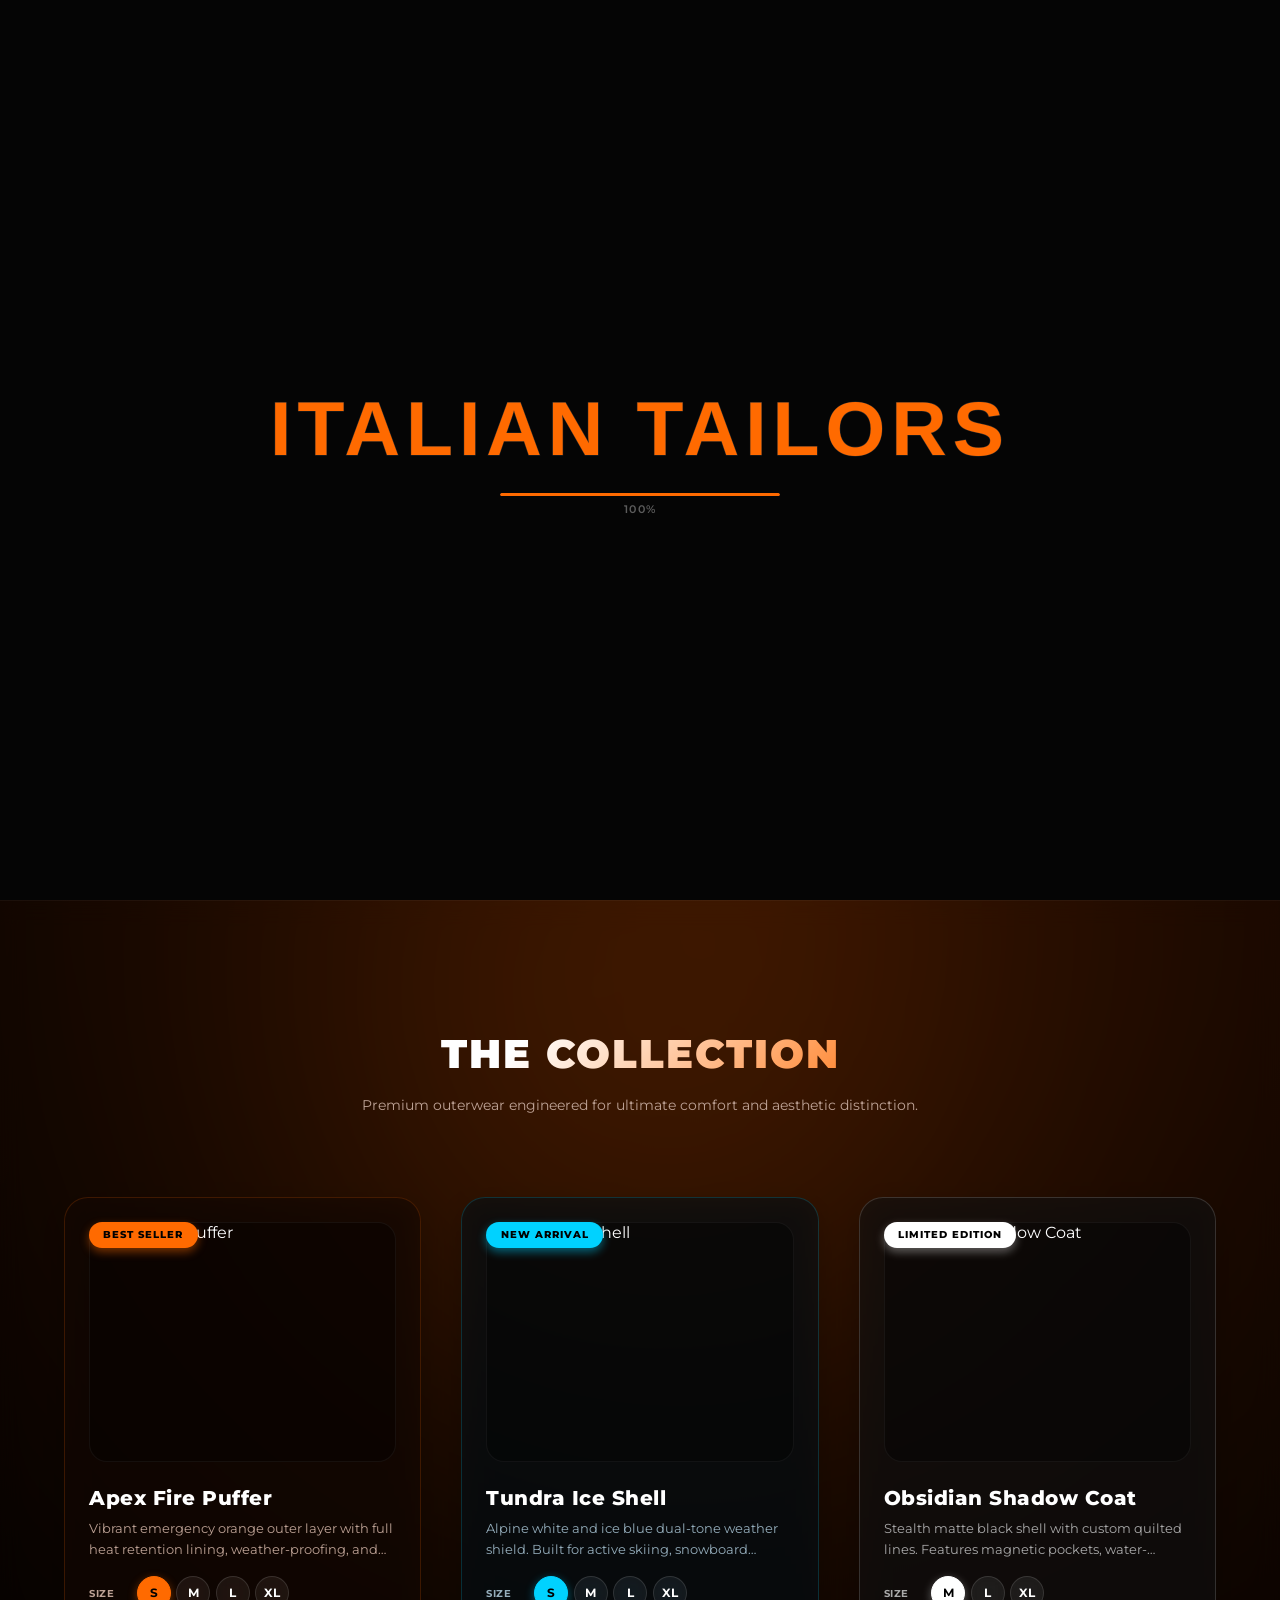
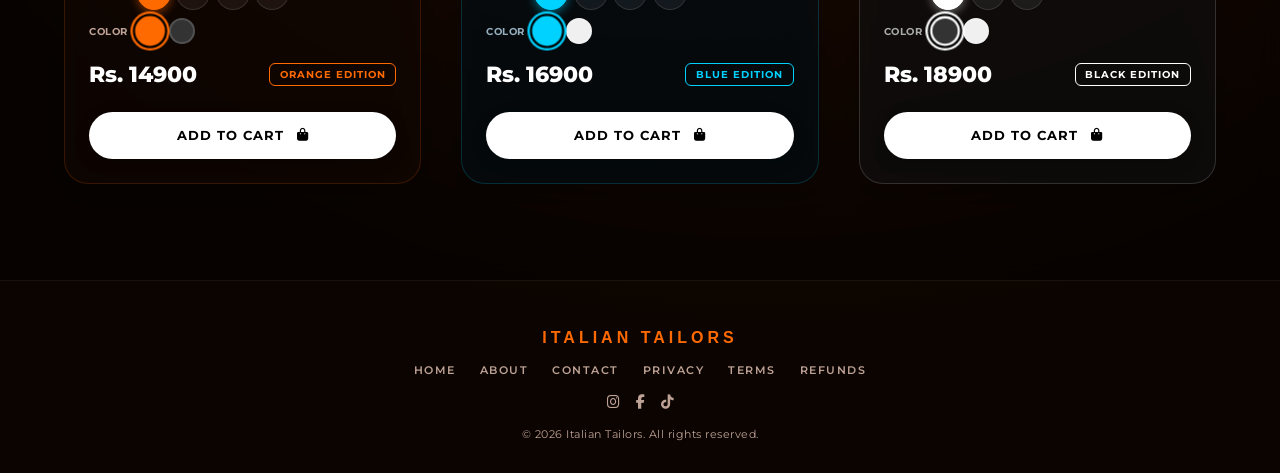
==== index.html @ b708d8a9 "Fix preloader: wait for full page load + sync water-fill with progress + block clicks while visible" ====
<!DOCTYPE html>
<html lang="en">
<!--  TO DO LIST
clear button fix
    payment adding
    social button infooter homepage
    con pan logo font-->

<head>
    <meta charset="UTF-8">
    <meta name="viewport" content="width=device-width, initial-scale=1.0">
    <title>Italian Tailors</title>
    <!-- Preconnect for third-party origins -->
    <link rel="preconnect" href="https://www.gstatic.com">
    <link rel="preconnect" href="https://firestore.googleapis.com">
    <link rel="preconnect" href="https://cdnjs.cloudflare.com">
    <link rel="preconnect" href="https://images.unsplash.com">
    <!-- Preload critical product images (start downloading immediately) -->
    <link rel="preload" as="image"
        href="https://images.unsplash.com/photo-1611312449412-6cefac5dc3e4?w=600&auto=format&fit=crop&q=80">
    <link rel="preload" as="image"
        href="https://images.unsplash.com/photo-1548883354-7622d03aca27?w=600&auto=format&fit=crop&q=80">
    <link rel="preload" as="image"
        href="https://images.unsplash.com/photo-1544923246-77307dd654cb?w=600&auto=format&fit=crop&q=80">
    <!-- Google Fonts -->
    <link rel="preconnect" href="https://fonts.googleapis.com">
    <link rel="preconnect" href="https://fonts.gstatic.com" crossorigin>
    <link
        href="https://fonts.googleapis.com/css2?family=Montserrat:ital,wght@0,100..900;1,100..900&family=Playfair+Display:ital,wght@0,400..900;1,400..900&display=swap"
        rel="stylesheet">
    <!-- Inertia Logo Font -->
    <link href="https://fonts.cdnfonts.com/css/inertia" rel="stylesheet">
    <link rel="preload" href="https://fonts.cdnfonts.com/s/72116/Inertia-OVm04.woff" as="font" type="font/woff"
        crossorigin>
    <!-- FontAwesome for Icons -->
    <link rel="preload" href="https://cdnjs.cloudflare.com/ajax/libs/font-awesome/6.4.0/css/all.min.css" as="style"
        onload="this.onload=null;this.rel='stylesheet'"><noscript>
        <link rel="stylesheet" href="https://cdnjs.cloudflare.com/ajax/libs/font-awesome/6.4.0/css/all.min.css">
    </noscript>
    <!-- Preload Firebase module for faster script.js initialization -->
    <link rel="modulepreload" href="firebase-setup.js">
    <!-- Stylesheet -->
    <link rel="icon" type="image/png" href="favicon.png">
    <link rel="stylesheet" href="style.css">
    <style>
        .no-preloader #page-preloader {
            display: none !important;
        }
    </style>
    <script>
        if (sessionStorage.getItem('preloaderShown') === 'true') {
            document.documentElement.classList.add('no-preloader');
        }
    </script>


</head>

<body class="theme-orange">
    <!-- Water Fill Preloader -->
    <div class="preloader" id="page-preloader">
        <h2 class="water-text" data-text="ITALIAN TAILORS">ITALIAN TAILORS</h2>
        <div class="preloader-bar-container">
            <div class="preloader-bar">
                <div class="preloader-bar-fill" id="preloader-bar"></div>
            </div>
            <span class="preloader-percent" id="preloader-percent">0%</span>
        </div>
    </div>

    <!-- Three.js Canvas Container -->
    <div id="canvas-container"></div>

    <!-- Background Accent Glows -->
    <div class="bg-glow"></div>

    <!-- Main Navigation Header -->
    <header class="main-header">
        <div class="logo">
            <span class="logo-bold">ITALIAN TAILORS</span>
        </div>
        <nav class="nav-links">
            <a href="#" class="nav-item active">HOME</a>
            <a href="#products-section" class="nav-item">SHOP</a>
            <a href="about.html" class="nav-item">ABOUT</a>
            <a href="contact.html" class="nav-item">CONTACT</a>
            <a href="refund.html" class="nav-item">REFUNDS</a>
        </nav>
        <div class="header-actions">
            <a href="login.html" class="action-btn" id="header-user-btn" aria-label="Account"
                style="text-decoration:none; color:inherit;">
                <i class="fa-regular fa-user"></i>
            </a>
            <a href="cart.html" class="action-btn cart-btn" aria-label="Cart"
                style="text-decoration:none; color:inherit;">
                <i class="fa-solid fa-bag-shopping"></i>
                <span class="cart-count" style="display:none;">0</span>
            </a>
        </div>
        <button class="menu-toggle" id="menu-toggle" aria-label="Menu" onclick="toggleMobileMenu()">
            <i class="fa-solid fa-bars"></i>
        </button>
    </header>

    <!-- Main Hero Layout -->
    <main class="hero-container">

        <!-- Left Side Information Panel -->
        <section class="left-panel">
            <div class="content-wrapper">
                <h1 class="main-headline">
                    <span class="headline-top">1Clothings</span>
                    <span class="headline-bottom">Men's Wear</span>
                </h1>
                <p class="description-text">
                    High-quality men's apparel tailored with precision to deliver confidence, comfort, and timeless
                    style.
                </p>
                <div class="cta-wrapper">
                    <a href="#products-section" class="cta-button">
                        Shop Now <i class="fa-solid fa-arrow-right-long"></i>
                    </a>
                </div>
            </div>

            <!-- Vertical Social Links -->
            <div class="social-links">
                <a href="#" id="link-instagram" aria-label="Instagram" target="_blank" rel="noopener noreferrer"><i
                        class="fa-brands fa-instagram"></i></a>
                <a href="#" id="link-facebook" aria-label="Facebook" target="_blank" rel="noopener noreferrer"><i
                        class="fa-brands fa-facebook-f"></i></a>
                <a href="#" id="link-tiktok" aria-label="TikTok" target="_blank" rel="noopener noreferrer"><i
                        class="fa-brands fa-tiktok"></i></a>
            </div>
        </section>


    </main>

    <!-- Dynamic Product Showcase Section -->
    <section id="products-section" class="products-section">
        <div class="section-header">
            <h2 class="section-title">THE COLLECTION</h2>
            <p class="section-subtitle">Premium outerwear engineered for ultimate comfort and aesthetic distinction.</p>
        </div>

        <div class="products-grid" id="products-grid">
            <!-- Initial Instant Render Cards (0ms Wait) -->
            <div class="product-card theme-orange" style="cursor: pointer;"
                onclick="window.location.href='product.html?id=1'">
                <span class="product-card-badge">Best Seller</span>
                <div class="product-card-img-container">
                    <img src="https://images.unsplash.com/photo-1611312449412-6cefac5dc3e4?w=600&auto=format&fit=crop&q=80"
                        alt="Apex Fire Puffer" class="product-card-img" loading="eager">
                </div>
                <div class="product-card-info">
                    <h3 class="product-card-title">Apex Fire Puffer</h3>
                    <p class="product-card-desc">Vibrant emergency orange outer layer with full heat retention lining,
                        weather-proofing, and custom pull chords.</p>
                    <div class="product-card-variants">
                        <div class="variant-row"><span class="variant-label">Size</span>
                            <div class="variant-options size-options"><button type="button" class="size-btn active"
                                    data-size="S">S</button><button type="button" class="size-btn"
                                    data-size="M">M</button><button type="button" class="size-btn"
                                    data-size="L">L</button><button type="button" class="size-btn"
                                    data-size="XL">XL</button></div>
                        </div>
                        <div class="variant-row"><span class="variant-label">Color</span>
                            <div class="variant-options color-options"><button type="button"
                                    class="color-swatch-btn selected" data-color="Fire Orange"
                                    style="background:#ff6a00;"></button><button type="button" class="color-swatch-btn"
                                    data-color="Shadow Black" style="background:#333333;"></button></div>
                        </div>
                    </div>
                    <div class="product-card-meta">
                        <span class="product-card-price">Rs. 14900</span>
                        <span class="product-card-tag">orange edition</span>
                    </div>
                </div>
                <button class="product-card-action"
                    onclick="event.stopPropagation(); addToCart('1','Apex Fire Puffer',14900,'https://images.unsplash.com/photo-1611312449412-6cefac5dc3e4?w=600','S','Fire Orange')">
                    Add to Cart <i class="fa-solid fa-bag-shopping"></i>
                </button>
            </div>

            <div class="product-card theme-blue" style="cursor: pointer;"
                onclick="window.location.href='product.html?id=2'">
                <span class="product-card-badge">New Arrival</span>
                <div class="product-card-img-container">
                    <img src="https://images.unsplash.com/photo-1548883354-7622d03aca27?w=600&auto=format&fit=crop&q=80"
                        alt="Tundra Ice Shell" class="product-card-img" loading="eager">
                </div>
                <div class="product-card-info">
                    <h3 class="product-card-title">Tundra Ice Shell</h3>
                    <p class="product-card-desc">Alpine white and ice blue dual-tone weather shield. Built for active
                        skiing, snowboard maneuvers, and extreme sub-zero conditions.</p>
                    <div class="product-card-variants">
                        <div class="variant-row"><span class="variant-label">Size</span>
                            <div class="variant-options size-options"><button type="button" class="size-btn active"
                                    data-size="S">S</button><button type="button" class="size-btn"
                                    data-size="M">M</button><button type="button" class="size-btn"
                                    data-size="L">L</button><button type="button" class="size-btn"
                                    data-size="XL">XL</button></div>
                        </div>
                        <div class="variant-row"><span class="variant-label">Color</span>
                            <div class="variant-options color-options"><button type="button"
                                    class="color-swatch-btn selected" data-color="Ice Blue"
                                    style="background:#00d2ff;"></button><button type="button" class="color-swatch-btn"
                                    data-color="Arctic White" style="background:#f0f0f0;"></button></div>
                        </div>
                    </div>
                    <div class="product-card-meta">
                        <span class="product-card-price">Rs. 16900</span>
                        <span class="product-card-tag">blue edition</span>
                    </div>
                </div>
                <button class="product-card-action"
                    onclick="event.stopPropagation(); addToCart('2','Tundra Ice Shell',16900,'https://images.unsplash.com/photo-1548883354-7622d03aca27?w=600','S','Ice Blue')">
                    Add to Cart <i class="fa-solid fa-bag-shopping"></i>
                </button>
            </div>

            <div class="product-card theme-black" style="cursor: pointer;"
                onclick="window.location.href='product.html?id=3'">
                <span class="product-card-badge">Limited Edition</span>
                <div class="product-card-img-container">
                    <img src="https://images.unsplash.com/photo-1544923246-77307dd654cb?w=600&auto=format&fit=crop&q=80"
                        alt="Obsidian Shadow Coat" class="product-card-img" loading="eager">
                </div>
                <div class="product-card-info">
                    <h3 class="product-card-title">Obsidian Shadow Coat</h3>
                    <p class="product-card-desc">Stealth matte black shell with custom quilted lines. Features magnetic
                        pockets, water-repellent zippers, and high loft goose down filling.</p>
                    <div class="product-card-variants">
                        <div class="variant-row"><span class="variant-label">Size</span>
                            <div class="variant-options size-options"><button type="button" class="size-btn active"
                                    data-size="M">M</button><button type="button" class="size-btn"
                                    data-size="L">L</button><button type="button" class="size-btn"
                                    data-size="XL">XL</button></div>
                        </div>
                        <div class="variant-row"><span class="variant-label">Color</span>
                            <div class="variant-options color-options"><button type="button"
                                    class="color-swatch-btn selected" data-color="Shadow Black"
                                    style="background:#333333;"></button><button type="button" class="color-swatch-btn"
                                    data-color="Arctic White" style="background:#f0f0f0;"></button></div>
                        </div>
                    </div>
                    <div class="product-card-meta">
                        <span class="product-card-price">Rs. 18900</span>
                        <span class="product-card-tag">black edition</span>
                    </div>
                </div>
                <button class="product-card-action"
                    onclick="event.stopPropagation(); addToCart('3','Obsidian Shadow Coat',18900,'https://images.unsplash.com/photo-1544923246-77307dd654cb?w=600','M','Shadow Black')">
                    Add to Cart <i class="fa-solid fa-bag-shopping"></i>
                </button>
            </div>
        </div>
    </section>

    <!-- Synchronous Fast-path Product Cache Hydration (Executes immediately) -->
    <script>
        (function () {
            var cached = localStorage.getItem('cached_products_catalog');
            if (cached) {
                try {
                    var products = JSON.parse(cached);
                    if (products && products.length > 0) {
                        window.allProducts = products;
                    }
                } catch (e) { }
            }
        })();
    </script>

    <!-- Site Footer -->
    <footer class="site-footer">
        <div class="footer-inner">
            <div class="footer-brand">
                <span class="logo-bold">ITALIAN TAILORS</span>
            </div>
            <div class="footer-nav">
                <a href="index.html">Home</a>
                <a href="about.html">About</a>
                <a href="contact.html">Contact</a>
                <a href="privacy.html">Privacy</a>
                <a href="terms.html">Terms</a>
                <a href="refund.html">Refunds</a>
            </div>
            <div class="footer-social">
                <a href="#" aria-label="Instagram" target="_blank" rel="noopener noreferrer"><i
                        class="fa-brands fa-instagram"></i></a>
                <a href="#" aria-label="Facebook" target="_blank" rel="noopener noreferrer"><i
                        class="fa-brands fa-facebook-f"></i></a>
                <a href="#" id="link-tiktok" aria-label="TikTok" target="_blank" rel="noopener noreferrer"><i
                        class="fa-brands fa-tiktok"></i></a>
            </div>
            <div class="footer-copy">&copy; 2026 Italian Tailors. All rights reserved.</div>
        </div>
    </footer>

    <!-- Three.js and GLTFLoader with Draco decompression (deferred) -->
    <script defer src="https://cdnjs.cloudflare.com/ajax/libs/three.js/r128/three.min.js"></script>
    <script defer src="https://unpkg.com/three@0.128.0/examples/js/loaders/GLTFLoader.js"></script>
    <script defer src="https://unpkg.com/three@0.128.0/examples/js/loaders/DRACOLoader.js"></script>

    <!-- 3D Scene (deferred, executes after Three.js dependencies) -->
    <script defer src="scene-3d.js"></script>

    <!-- Preloader Script (waits for 3D model + page load before dismissing) -->
    <script>
        var modelReady = false;
        var pageLoaded = false;
        var preloaderStart = Date.now();
        var minDisplayTime = 2000;

        function hidePreloader() {
            var el = document.getElementById("page-preloader");
            if (el) el.classList.add("hidden");
            sessionStorage.setItem('preloaderShown', 'true');
        }

        function updateProgress(pct) {
            var percent = Math.min(pct, 100);
            var bar = document.getElementById("preloader-bar");
            var label = document.getElementById("preloader-percent");
            if (bar) bar.style.width = percent + "%";
            if (label) label.textContent = percent + "%";

            // Sync water-fill text with progress percentage
            var waterFill = (100 - percent) + "%";
            var wt = document.querySelector(".water-text");
            if (wt) wt.style.setProperty("--water-fill", waterFill);
        }

        function tryHidePreloader() {
            if (modelReady && pageLoaded) {
                var remaining = Math.max(0, minDisplayTime - (Date.now() - preloaderStart));
                setTimeout(hidePreloader, remaining);
            }
        }

        // Real model download progress
        window.addEventListener("model-progress", function (e) {
            updateProgress(e.detail);
        });
        window.addEventListener("model-ready", function () {
            modelReady = true;
            updateProgress(100);
            tryHidePreloader();
        });

        // Wait for full page load (images, fonts, etc.)
        window.addEventListener("load", function () {
            pageLoaded = true;
            updateProgress(100);
            tryHidePreloader();
        });

        updateProgress(0);

        // Safety: dismiss preloader after 8s regardless
        setTimeout(function () {
            var el = document.getElementById("page-preloader");
            if (el && !el.classList.contains("hidden")) {
                hidePreloader();
            }
        }, 8000);
    </script>

    <!-- Main Script (Firebase + Store Logic) -->
    <script type="module" src="script.js"></script>

    <!-- Mobile Menu Toggle -->
    <script>
        function toggleMobileMenu() {
            var nav = document.querySelector('.nav-links');
            var icon = document.querySelector('#menu-toggle i');
            if (!nav) return;
            nav.classList.toggle('open');
            if (icon) icon.className = nav.classList.contains('open') ? 'fa-solid fa-times' : 'fa-solid fa-bars';
        }
        document.querySelectorAll('.nav-links .nav-item').forEach(function (link) {
            link.addEventListener('click', function () {
                document.querySelector('.nav-links').classList.remove('open');
                var icon = document.querySelector('#menu-toggle i');
                if (icon) icon.className = 'fa-solid fa-bars';
            });
        });
    </script>

</body>

</html>
---- style.css ----
/* --- General Reset & Variables --- */
html {
    scroll-behavior: smooth;
    overflow-x: hidden;
}

a, button, input, textarea, select, .clickable, [role="button"], label, summary, [onclick] {}

:root {
    --transition-speed: 0.5s;
    
    /* Montserrat & Playfair fonts */
    --font-sans: 'Montserrat', sans-serif;
    --font-serif: 'Playfair Display', serif;
    /* Logo font */
    --font-logo: 'Inertia', sans-serif;
}

/* Theme specific overrides */
.theme-orange {
    --bg-primary: #0d0500;
    --bg-gradient: radial-gradient(circle at 60% 40%, #521d00 0%, #0d0500 75%);
    --accent-color: #ff6a00;
    --accent-glow: rgba(255, 106, 0, 0.45);
    --accent-glow-subtle: rgba(255, 106, 0, 0.15);
    --text-primary: #ffffff;
    --text-muted: #bda295;
    --glass-bg: rgba(25, 10, 3, 0.45);
    --glass-border: rgba(255, 106, 0, 0.18);
}

.theme-blue {
    --bg-primary: #000a12;
    --bg-gradient: radial-gradient(circle at 60% 40%, #002c4c 0%, #000a12 75%);
    --accent-color: #00d2ff;
    --accent-glow: rgba(0, 210, 255, 0.45);
    --accent-glow-subtle: rgba(0, 210, 255, 0.15);
    --text-primary: #ffffff;
    --text-muted: #95aebc;
    --glass-bg: rgba(3, 18, 28, 0.45);
    --glass-border: rgba(0, 210, 255, 0.18);
}

.theme-black {
    --bg-primary: #0a0a0a;
    --bg-gradient: radial-gradient(circle at 60% 40%, #292929 0%, #050505 75%);
    --accent-color: #ffffff;
    --accent-glow: rgba(255, 255, 255, 0.35);
    --accent-glow-subtle: rgba(255, 255, 255, 0.1);
    --text-primary: #ffffff;
    --text-muted: #aaaaaa;
    --glass-bg: rgba(20, 20, 20, 0.5);
    --glass-border: rgba(255, 255, 255, 0.15);
}

* {
    margin: 0;
    padding: 0;
    box-sizing: border-box;
    -webkit-font-smoothing: antialiased;
}

body {
    font-family: var(--font-sans);
    background: var(--bg-primary);
    background-image: var(--bg-gradient);
    color: var(--text-primary);
    min-height: 100vh;
    overflow-x: hidden;
    position: relative;
    transition: background var(--transition-speed) ease, background-image var(--transition-speed) ease, color var(--transition-speed) ease;
}

/* --- Preloader (Water Fill Effect) --- */
.preloader {
    position: fixed;
    top: 0;
    left: 0;
    width: 100%;
    height: 100vh;
    background: #050505;
    z-index: 999999;
    display: flex;
    flex-direction: column;
    justify-content: center;
    align-items: center;
    overflow: hidden;
    transition: opacity 0.8s ease-out, visibility 0.8s ease-out;
}

.preloader.hidden {
    opacity: 0;
    visibility: hidden;
    pointer-events: none;
}

.water-text {
    position: relative;
    font-family: var(--font-logo);
    font-weight: 900;
    font-size: clamp(2.5rem, 6vw, 6rem);
    color: transparent;
    -webkit-text-stroke: 1px rgba(255, 255, 255, 0.15);
    letter-spacing: 6px;
    text-transform: uppercase;
    text-align: center;
}

.preloader-bar-container {
    margin-top: 1.2rem;
    width: min(280px, 50%);
    display: flex;
    flex-direction: column;
    align-items: center;
    gap: 6px;
    flex-shrink: 0;
}

.preloader-bar {
    width: 100%;
    height: 3px;
    background: rgba(255, 255, 255, 0.1);
    border-radius: 3px;
    overflow: hidden;
}

.preloader-bar-fill {
    height: 100%;
    width: 0%;
    background: var(--accent-color);
    border-radius: 3px;
    transition: width 0.2s ease;
    box-shadow: 0 0 6px var(--accent-glow);
    animation: barBreathing 1.8s ease-in-out infinite alternate;
}

@keyframes barBreathing {
    0% { box-shadow: 0 0 4px var(--accent-glow); opacity: 0.6; }
    100% { box-shadow: 0 0 12px var(--accent-glow); opacity: 1; }
}

.preloader-percent {
    font-family: var(--font-sans);
    font-size: 0.7rem;
    font-weight: 600;
    color: rgba(255, 255, 255, 0.35);
    letter-spacing: 1.5px;
}

.water-text::before {
    content: attr(data-text);
    position: absolute;
    left: 0;
    top: 0;
    width: 100%;
    color: #ff6a00;
    -webkit-text-stroke: 0px;
    clip-path: polygon(0 var(--water-fill, 100%), 100% var(--water-fill, 100%), 100% 100%, 0 100%);
}

@keyframes waterFill {
    0% { clip-path: polygon(0 100%, 100% 100%, 100% 100%, 0 100%); }
    20% { clip-path: polygon(0 85%, 100% 70%, 100% 100%, 0 100%); }
    40% { clip-path: polygon(0 50%, 100% 65%, 100% 100%, 0 100%); }
    60% { clip-path: polygon(0 40%, 100% 25%, 100% 100%, 0 100%); }
    80% { clip-path: polygon(0 15%, 100% 25%, 100% 100%, 0 100%); }
    100% { clip-path: polygon(0 0, 100% 0, 100% 100%, 0 100%); }
}

/* Background canvas container */
#canvas-container {
    position: absolute;
    top: 0;
    left: 0;
    width: 100%;
    height: 100%;
    z-index: 1;
    pointer-events: none; /* Let clicks pass through to HTML buttons */
}

/* Background decorative glows */
.bg-glow {
    position: absolute;
    width: 600px;
    height: 600px;
    top: 50%;
    left: 50%;
    transform: translate(-50%, -50%);
    background: var(--accent-glow);
    filter: blur(160px);
    border-radius: 50%;
    z-index: 0;
    pointer-events: none;
    opacity: 0.7;
    transition: background var(--transition-speed) ease, filter 0.8s ease;
}

/* --- Navigation Header --- */
.main-header {
    position: fixed;
    top: 0;
    left: 0;
    width: 100%;
    padding: 2rem 5%;
    display: flex;
    justify-content: space-between;
    align-items: center;
    z-index: 10;
}

.logo {
    font-family: var(--font-logo);
    font-size: 1.4rem;
    font-weight: 300;
    letter-spacing: 4px;
    cursor: pointer;
}

.logo-bold {
    font-weight: 800;
    color: var(--accent-color);
    transition: color var(--transition-speed) ease;
}

.nav-links {
    display: flex;
    gap: 1.2rem;
    background: var(--glass-bg);
    border: 1px solid var(--glass-border);
    padding: 0.4rem 0.6rem;
    border-radius: 50px;
    backdrop-filter: blur(20px);
    -webkit-backdrop-filter: blur(20px);
    box-shadow: 0 10px 30px rgba(0, 0, 0, 0.3);
    transition: border var(--transition-speed) ease, background var(--transition-speed) ease;
}

.nav-item {
    font-family: var(--font-sans);
    text-decoration: none;
    color: var(--text-primary);
    font-size: 0.75rem;
    font-weight: 600;
    letter-spacing: 1.5px;
    padding: 0.75rem 1.5rem;
    border-radius: 50px;
    transition: all 0.3s cubic-bezier(0.25, 0.8, 0.25, 1);
}

.nav-item.active {
    background: var(--accent-color);
    color: #000000;
    box-shadow: 0 5px 15px var(--accent-glow);
}

.nav-item:hover:not(.active) {
    background: rgba(255, 255, 255, 0.08);
}

.header-actions {
    display: flex;
    gap: 1rem;
}

.action-btn {
    background: var(--glass-bg);
    border: 1px solid var(--glass-border);
    color: var(--text-primary);
    width: 45px;
    height: 45px;
    border-radius: 50%;
    display: flex;
    justify-content: center;
    align-items: center;
    cursor: pointer;
    font-size: 1.1rem;
    backdrop-filter: blur(20px);
    -webkit-backdrop-filter: blur(20px);
    transition: all 0.3s ease;
}

.action-btn:hover {
    border-color: var(--accent-color);
    transform: translateY(-2px);
    box-shadow: 0 5px 15px var(--accent-glow-subtle);
}

.cart-btn {
    position: relative;
}

.cart-count {
    position: absolute;
    top: -5px;
    right: -5px;
    background: var(--accent-color);
    color: #000000;
    font-size: 0.65rem;
    font-weight: 800;
    width: 20px;
    height: 20px;
    border-radius: 50%;
    display: flex;
    justify-content: center;
    align-items: center;
    box-shadow: 0 3px 8px var(--accent-glow);
    transition: background var(--transition-speed) ease, box-shadow var(--transition-speed) ease;
    animation: cartPulse 2s infinite alternate;
}

@keyframes cartPulse {
    0% { transform: scale(1); }
    100% { transform: scale(1.1); }
}

/* --- Hero Layout --- */
.hero-container {
    display: flex;
    flex-direction: column;
    justify-content: center;
    align-items: center;
    width: 100%;
    min-height: 100vh;
    padding: 0 5%;
    text-align: center;
    position: relative;
    z-index: 2;
}

/* --- Left Panel --- */
.left-panel {
    display: flex;
    flex-direction: column;
    justify-content: center;
    align-items: center;
    height: 100%;
    padding-top: 5rem;
    position: relative;
}

.slide-navigation {
    display: flex;
    gap: 1rem;
    margin-bottom: 2.5rem;
}

.arrow-btn {
    background: transparent;
    border: 1px solid var(--glass-border);
    color: var(--text-primary);
    width: 40px;
    height: 40px;
    border-radius: 50%;
    display: flex;
    justify-content: center;
    align-items: center;
    cursor: pointer;
    font-size: 0.9rem;
    transition: all 0.3s ease;
}

.arrow-btn:hover {
    background: var(--accent-color);
    color: #000;
    border-color: var(--accent-color);
    transform: scale(1.1);
}

.content-wrapper {
    max-width: 600px;
    display: flex;
    flex-direction: column;
    align-items: center;
}

.main-headline {
    display: flex;
    flex-direction: column;
    line-height: 1.1;
    margin-bottom: 1.5rem;
}

.headline-top {
    font-family: var(--font-sans);
    font-size: 5rem;
    font-weight: 900;
    text-transform: uppercase;
    letter-spacing: -1px;
}

.headline-bottom {
    font-family: var(--font-serif);
    font-size: 4.5rem;
    font-weight: 400;
    font-style: italic;
    color: var(--accent-color);
    text-transform: capitalize;
    margin-top: -0.2rem;
    text-shadow: 0 0 20px var(--accent-glow-subtle);
    transition: color var(--transition-speed) ease;
}

.description-text {
    font-size: 0.88rem;
    line-height: 1.7;
    color: var(--text-muted);
    margin-bottom: 2.5rem;
    transition: color var(--transition-speed) ease;
}

.cta-button {
    display: inline-flex;
    align-items: center;
    gap: 1rem;
    background: var(--text-primary);
    color: var(--bg-primary);
    text-decoration: none;
    font-size: 0.85rem;
    font-weight: 700;
    letter-spacing: 1px;
    text-transform: uppercase;
    padding: 1.2rem 2.4rem;
    border-radius: 50px;
    box-shadow: 0 10px 25px rgba(0, 0, 0, 0.4);
    transition: all 0.4s cubic-bezier(0.175, 0.885, 0.32, 1.275);
}

.cta-button i {
    transition: transform 0.3s ease;
}

.cta-button:hover {
    background: var(--accent-color);
    color: #000;
    transform: translateY(-3px) scale(1.02);
    box-shadow: 0 15px 30px var(--accent-glow);
}

.cta-button:hover i {
    transform: translateX(6px);
}

.social-links {
    position: relative;
    bottom: auto;
    left: auto;
    display: flex;
    justify-content: center;
    gap: 1.8rem;
    margin-top: 2rem;
}

.social-links a {
    color: var(--text-muted);
    font-size: 1.1rem;
    text-decoration: none;
    transition: all 0.3s ease;
}

.social-links a:hover {
    color: var(--accent-color);
    transform: translateY(-3px) scale(1.15);
}



.price-container {
    display: flex;
    flex-direction: column;
    margin-bottom: 3.5rem;
}

.current-price {
    font-family: var(--font-sans);
    font-size: 3rem;
    font-weight: 800;
    letter-spacing: -1px;
}

.old-price {
    font-family: var(--font-sans);
    font-size: 1.4rem;
    font-weight: 400;
    color: var(--text-muted);
    text-decoration: line-through;
    opacity: 0.7;
    margin-top: -0.2rem;
}

.specs-section {
    margin-bottom: 2.5rem;
}

.specs-title {
    font-size: 0.75rem;
    font-weight: 600;
    text-transform: uppercase;
    letter-spacing: 2px;
    color: var(--text-muted);
    margin-bottom: 1rem;
}

.size-selector {
    display: flex;
    gap: 0.8rem;
    justify-content: flex-end;
}

.size-btn {
    background: var(--glass-bg);
    border: 1px solid var(--glass-border);
    color: var(--text-primary);
    font-family: var(--font-sans);
    width: 46px;
    height: 46px;
    border-radius: 50%;
    font-size: 0.85rem;
    font-weight: 700;
    cursor: pointer;
    display: flex;
    justify-content: center;
    align-items: center;
    backdrop-filter: blur(10px);
    -webkit-backdrop-filter: blur(10px);
    transition: all 0.3s ease;
}

.size-btn:hover {
    border-color: var(--accent-color);
    transform: scale(1.08);
}

.size-btn.active {
    background: var(--accent-color);
    color: #000;
    border-color: var(--accent-color);
    box-shadow: 0 5px 15px var(--accent-glow);
}

.color-selector {
    display: flex;
    gap: 1.2rem;
    justify-content: flex-end;
}

.color-btn {
    width: 32px;
    height: 32px;
    border-radius: 50%;
    background: var(--swatch-color);
    border: 3px solid transparent;
    cursor: pointer;
    position: relative;
    transition: all 0.3s ease;
}

.color-btn:hover {
    transform: scale(1.2);
}

.color-btn.active {
    transform: scale(1.15);
    box-shadow: 0 0 0 2px var(--bg-primary), 0 0 0 4px var(--accent-color);
}

/* --- Highlight Card --- */
.highlight-card {
    background: var(--glass-bg);
    border: 1px solid var(--glass-border);
    padding: 1rem;
    border-radius: 20px;
    backdrop-filter: blur(25px);
    -webkit-backdrop-filter: blur(25px);
    box-shadow: 0 15px 40px rgba(0, 0, 0, 0.4);
    display: flex;
    align-items: center;
    gap: 1rem;
    text-align: left;
    margin-top: 1rem;
    max-width: 250px;
    transition: all 0.4s cubic-bezier(0.25, 0.8, 0.25, 1);
}

.highlight-card:hover {
    transform: translateY(-4px);
    border-color: var(--accent-color);
    box-shadow: 0 20px 45px rgba(0, 0, 0, 0.5);
}

.highlight-img-container {
    width: 80px;
    height: 80px;
    border-radius: 12px;
    background: rgba(0, 0, 0, 0.4);
    overflow: hidden;
    display: flex;
    justify-content: center;
    align-items: center;
    border: 1px solid rgba(255, 255, 255, 0.05);
}

.highlight-img-container canvas {
    width: 100%;
    height: 100%;
    object-fit: cover;
}

.highlight-info h4 {
    font-size: 0.75rem;
    font-weight: 700;
    text-transform: uppercase;
    letter-spacing: 1px;
    margin-bottom: 0.2rem;
}

.highlight-info p {
    font-size: 0.7rem;
    color: var(--text-muted);
}

.highlight-action-btn {
    background: transparent;
    border: none;
    color: var(--text-primary);
    cursor: pointer;
    font-size: 1rem;
    opacity: 0.6;
    transition: all 0.3s ease;
    padding: 0.5rem;
}

.highlight-action-btn:hover {
    opacity: 1;
    transform: rotate(180deg);
    color: var(--accent-color);
}

/* --- Site Footer --- */
.site-footer {
    padding: 3rem 5% 2rem;
    text-align: center;
    border-top: 1px solid rgba(255, 255, 255, 0.05);
    background: rgba(10, 5, 2, 0.3);
}

.footer-inner {
    max-width: 600px;
    margin: 0 auto;
}

.footer-brand {
    font-family: var(--font-logo);
    font-size: 1rem;
    letter-spacing: 4px;
    font-weight: 300;
    margin-bottom: 1rem;
}

.footer-nav {
    display: flex;
    justify-content: center;
    gap: 1.5rem;
    margin-bottom: 1rem;
    flex-wrap: wrap;
}

.footer-nav a {
    font-size: 0.7rem;
    font-weight: 600;
    letter-spacing: 1.5px;
    text-transform: uppercase;
    color: var(--text-muted);
    text-decoration: none;
    transition: color 0.3s ease;
}

.footer-nav a:hover {
    color: var(--accent-color);
}

.footer-social {
    display: flex;
    justify-content: center;
    gap: 1rem;
    margin-bottom: 1rem;
}

.footer-social a {
    color: var(--text-muted);
    font-size: 0.9rem;
    transition: color 0.3s ease;
}

.footer-social a:hover {
    color: var(--accent-color);
}

.footer-nav + .admin-portal-link {
    display: inline-block;
    font-size: 0.6rem;
    color: rgba(255,255,255,0.2);
    text-decoration: none;
    margin-bottom: 8px;
    letter-spacing: 1px;
    text-transform: uppercase;
    transition: color 0.3s ease;
}
.footer-nav + .admin-portal-link:hover {
    color: rgba(255,255,255,0.5);
}
.footer-copy {
    font-size: 0.7rem;
    color: var(--text-muted);
    letter-spacing: 0.5px;
}

/* --- Products Collection Section --- */
.products-section {
    padding: 8rem 5% 6rem 5%;
    position: relative;
    z-index: 2;
    background: rgba(0, 0, 0, 0.45);
    backdrop-filter: blur(12px);
    -webkit-backdrop-filter: blur(12px);
    border-top: 1px solid rgba(255, 255, 255, 0.04);
    min-height: 100vh;
}

.section-header {
    text-align: center;
    max-width: 600px;
    margin: 0 auto 5rem auto;
}

.section-title {
    font-family: var(--font-sans);
    font-size: 2.5rem;
    font-weight: 900;
    letter-spacing: 2px;
    margin-bottom: 1rem;
    background: linear-gradient(135deg, #ffffff 30%, var(--accent-color) 100%);
    -webkit-background-clip: text;
    -webkit-text-fill-color: transparent;
    text-transform: uppercase;
    transition: background 0.8s ease;
}

.section-subtitle {
    font-size: 0.9rem;
    color: var(--text-muted);
    line-height: 1.6;
}

.products-grid {
    display: grid;
    grid-template-columns: repeat(auto-fill, minmax(300px, 1fr));
    gap: 2.5rem;
    max-width: 1200px;
    margin: 0 auto;
}

/* --- Product Card Design --- */
.product-card {
    background: var(--glass-bg);
    border: 1px solid var(--glass-border);
    border-radius: 24px;
    padding: 1.5rem;
    display: flex;
    flex-direction: column;
    justify-content: space-between;
    transition: all 0.4s cubic-bezier(0.25, 0.8, 0.25, 1);
    position: relative;
    overflow: hidden;
    backdrop-filter: blur(15px);
    -webkit-backdrop-filter: blur(15px);
    box-shadow: 0 10px 30px rgba(0, 0, 0, 0.2);
}

.product-card::before {
    content: '';
    position: absolute;
    top: -50%;
    left: -50%;
    width: 200%;
    height: 200%;
    background: radial-gradient(circle, var(--accent-glow-subtle) 0%, transparent 70%);
    opacity: 0;
    transition: opacity 0.5s ease;
    pointer-events: none;
    z-index: 0;
}

.product-card:hover {
    transform: translateY(-8px);
    border-color: var(--accent-color);
    box-shadow: 0 20px 40px rgba(0, 0, 0, 0.4), 0 0 25px var(--accent-glow-subtle);
}

.product-card:hover::before {
    opacity: 1;
}

.product-card-badge {
    position: absolute;
    top: 1.5rem;
    left: 1.5rem;
    background: var(--accent-color);
    color: #000000;
    font-size: 0.65rem;
    font-weight: 800;
    letter-spacing: 1px;
    padding: 0.4rem 0.9rem;
    border-radius: 30px;
    text-transform: uppercase;
    z-index: 2;
    box-shadow: 0 4px 10px var(--accent-glow);
    transition: background var(--transition-speed) ease;
}

.product-card-img-container {
    width: 100%;
    height: 240px;
    border-radius: 18px;
    background: rgba(0, 0, 0, 0.35);
    border: 1px solid rgba(255, 255, 255, 0.05);
    overflow: hidden;
    margin-bottom: 1.5rem;
    display: flex;
    justify-content: center;
    align-items: center;
    position: relative;
    z-index: 1;
}

.product-card-img {
    width: 100%;
    height: 100%;
    object-fit: cover;
    transition: transform 0.6s cubic-bezier(0.25, 0.8, 0.25, 1);
}

.product-card:hover .product-card-img {
    transform: scale(1.08);
}

.product-card-info {
    position: relative;
    z-index: 1;
    margin-bottom: 1.5rem;
}

.product-card-title {
    font-size: 1.25rem;
    font-weight: 800;
    letter-spacing: 0.5px;
    margin-bottom: 0.5rem;
    color: #ffffff;
}

.product-card-desc {
    font-size: 0.82rem;
    color: var(--text-muted);
    line-height: 1.6;
    margin-bottom: 1rem;
    display: -webkit-box;
    -webkit-line-clamp: 2;
    -webkit-box-orient: vertical;
    overflow: hidden;
    text-overflow: ellipsis;
    transition: color var(--transition-speed) ease;
}

.product-card-meta {
    display: flex;
    justify-content: space-between;
    align-items: center;
}

.product-card-price {
    font-size: 1.4rem;
    font-weight: 800;
    color: #ffffff;
}

.product-card-tag {
    font-size: 0.65rem;
    font-weight: 700;
    letter-spacing: 1px;
    text-transform: uppercase;
    color: var(--accent-color);
    border: 1px solid var(--accent-color);
    padding: 0.25rem 0.6rem;
    border-radius: 6px;
    transition: color var(--transition-speed) ease, border-color var(--transition-speed) ease;
}

/* --- Product Card Variant Selectors --- */
.product-card-variants {
    display: flex;
    flex-direction: column;
    gap: 0.5rem;
    margin-bottom: 1rem;
}

.variant-row {
    display: flex;
    align-items: center;
    gap: 0.6rem;
}

.variant-label {
    font-size: 0.65rem;
    font-weight: 700;
    letter-spacing: 0.5px;
    text-transform: uppercase;
    color: var(--text-muted);
    min-width: 38px;
}

.variant-options {
    display: flex;
    flex-wrap: wrap;
    gap: 0.35rem;
    align-items: center;
}

.variant-options .size-btn {
    width: 34px;
    height: 34px;
    font-size: 0.72rem;
    border-radius: 50%;
    background: rgba(255,255,255,0.06);
    border: 1px solid rgba(255,255,255,0.12);
    color: #fff;
    font-family: var(--font-sans);
    font-weight: 700;
    cursor: pointer;
    display: flex;
    align-items: center;
    justify-content: center;
    transition: all 0.25s ease;
}

.variant-options .size-btn:hover {
    border-color: var(--accent-color);
}

.variant-options .size-btn.active {
    background: var(--accent-color);
    color: #000;
    border-color: var(--accent-color);
    box-shadow: 0 3px 10px var(--accent-glow);
}

.color-swatch-btn {
    width: 26px;
    height: 26px;
    border-radius: 50%;
    border: 2px solid rgba(255,255,255,0.15);
    cursor: pointer;
    transition: all 0.25s ease;
    padding: 0;
    outline: none;
}

.color-swatch-btn:hover {
    transform: scale(1.15);
}

.color-swatch-btn.selected {
    transform: scale(1.15);
    box-shadow: 0 0 0 2px #000, 0 0 0 4px var(--accent-color);
    border-color: var(--accent-color);
}

/* --- Cart Item Variant --- */
.cart-item-variant {
    font-size: 0.75rem;
    color: var(--text-muted);
    margin-bottom: 2px;
}

/* --- Product Detail Variants --- */
.product-variants {
    display: flex;
    flex-direction: column;
    gap: 0.8rem;
    margin-bottom: 2rem;
}

.product-variants .variant-label {
    min-width: 50px;
    font-size: 0.7rem;
}

.product-variants .variant-options {
    gap: 0.5rem;
}

.product-variants .size-btn {
    width: 40px;
    height: 40px;
    font-size: 0.78rem;
    border-radius: 50%;
    background: rgba(255,255,255,0.06);
    border: 1px solid rgba(255,255,255,0.12);
    color: #fff;
    font-family: var(--font-sans);
    font-weight: 700;
    cursor: pointer;
    display: flex;
    align-items: center;
    justify-content: center;
    transition: all 0.25s ease;
}

.product-variants .size-btn:hover {
    border-color: var(--accent-color);
}

.product-variants .size-btn.active {
    background: var(--accent-color);
    color: #000;
    border-color: var(--accent-color);
    box-shadow: 0 3px 10px var(--accent-glow);
}

.product-variants .color-swatch-btn {
    width: 30px;
    height: 30px;
    border-radius: 50%;
    border: 2px solid rgba(255,255,255,0.15);
    cursor: pointer;
    transition: all 0.25s ease;
}

.product-variants .color-swatch-btn:hover {
    transform: scale(1.15);
}

.product-variants .color-swatch-btn.selected {
    transform: scale(1.15);
    box-shadow: 0 0 0 2px #000, 0 0 0 4px var(--accent-color);
    border-color: var(--accent-color);
}

.product-card-action {
    position: relative;
    z-index: 1;
    width: 100%;
    background: #ffffff;
    color: #000000;
    border: none;
    border-radius: 50px;
    padding: 1rem;
    font-family: var(--font-sans);
    font-weight: 700;
    font-size: 0.8rem;
    letter-spacing: 1px;
    text-transform: uppercase;
    cursor: pointer;
    display: flex;
    justify-content: center;
    align-items: center;
    gap: 0.8rem;
    transition: all 0.3s ease;
    box-shadow: 0 4px 15px rgba(0, 0, 0, 0.2);
}

.product-card-action:hover {
    background: var(--accent-color);
    color: #000000;
    box-shadow: 0 8px 25px var(--accent-glow);
    transform: translateY(-2px);
}

.product-card-action i {
    transition: transform 0.3s ease;
}

.product-card-action:hover i {
    transform: translateX(4px);
}

/* --- Mobile Menu Toggle --- */
.menu-toggle {
    display: none;
    background: var(--glass-bg);
    border: 1px solid var(--glass-border);
    color: var(--text-primary);
    width: 45px;
    height: 45px;
    border-radius: 50%;
    cursor: pointer;
    font-size: 1.2rem;
    backdrop-filter: blur(20px);
    -webkit-backdrop-filter: blur(20px);
    align-items: center;
    justify-content: center;
    transition: all 0.3s ease;
    z-index: 100;
}

.menu-toggle:hover {
    border-color: var(--accent-color);
    transform: translateY(-2px);
    box-shadow: 0 5px 15px var(--accent-glow-subtle);
}

/* --- Responsive Layout Rules --- */
@media (max-width: 1199px) {
    .content-wrapper {
        max-width: 90%;
    }
    .hero-container {
        padding-top: 8rem;
        padding-bottom: 5rem;
    }
    .left-panel {
        padding-top: 0;
    }

    #canvas-container {
        width: 100%;
        height: 100%;
    }
    .main-headline .headline-top { font-size: 4rem;
    }
    .main-headline .headline-bottom { font-size: 3.5rem;
    }
    .current-price {
        font-size: 2.4rem;
    }

    /* Cart page tablet */
    .cart-grid {
        grid-template-columns: 1fr !important;
    }

    /* Product page tablet */
    .product-container {
        flex-direction: column !important;
        gap: 30px !important;
    }
}

@media (max-width: 768px) {
    .menu-toggle {
        display: flex;
    }

    .main-header {
        padding: 1rem 5%;
        flex-direction: row;
        gap: 0.5rem;
    }

    /* Full-screen slide-down drawer */
    .nav-links {
        position: fixed;
        top: 0;
        left: 0;
        width: 100%;
        height: 100dvh;
        flex-direction: column;
        justify-content: center;
        align-items: center;
        background: rgba(5, 5, 5, 0.97);
        backdrop-filter: blur(30px);
        -webkit-backdrop-filter: blur(30px);
        border: none;
        border-radius: 0;
        gap: 0.8rem;
        z-index: 50;
        transform: translateY(-100%);
        transition: transform 0.4s cubic-bezier(0.25, 0.8, 0.25, 1);
        padding: 2rem;
    }
    .nav-links.open {
        transform: translateY(0);
    }
    .nav-item {
        font-size: 1.1rem;
        padding: 1rem 2.5rem;
        width: 100%;
        text-align: center;
        border-radius: 50px;
    }
    .logo {
    font-family: var(--font-logo);
        font-size: 1.1rem;
        z-index: 100;
    }
    .header-actions {
        gap: 0.6rem;
        z-index: 100;
    }
    .menu-toggle {
        z-index: 100;
    }
    .action-btn {
        width: 40px;
        height: 40px;
        font-size: 1rem;
    }
    
    /* Hero */
    .hero-container {
        padding: 6rem 5% 3rem;
        gap: 1.5rem;
        min-height: auto;
    }
    .left-panel {
        align-items: center;
        padding-top: 0;
    }
    .main-headline {
        margin-bottom: 1rem;
    }
    .main-headline .headline-top { font-size: 3.2rem;
    }
    .main-headline .headline-bottom { font-size: 2.8rem;
    }
    .content-wrapper {
        display: flex;
        flex-direction: column;
        align-items: center;
        max-width: 100%;
    }
    .description-text {
        font-size: 0.82rem;
        margin-bottom: 1.5rem;
    }
    .slide-navigation {
        margin-bottom: 1.5rem;
    }
    .social-links {
        position: relative;
        bottom: 0;
        margin-top: 2rem;
        justify-content: center;
    }
    .cta-button {
        padding: 1rem 2rem;
        font-size: 0.8rem;
    }

    .price-container { margin-bottom: 2rem; }
    .current-price { font-size: 2rem; }
    .old-price { font-size: 1.1rem; }
    .size-selector { justify-content: center; }
    .color-selector { justify-content: center; }
    .specs-section { margin-bottom: 1.5rem; }
    .highlight-card {
        margin: 1.5rem auto 0 auto;
        max-width: 100%;
    }

    /* Footer */
    .site-footer { padding: 2.5rem 5% 1.8rem; }

    /* Products section */
    .products-section { padding: 5rem 5% 4rem; }
    .section-title { font-size: 1.8rem; }
    .section-header { margin-bottom: 3rem; }
    .products-grid {
        grid-template-columns: repeat(auto-fill, minmax(260px, 1fr));
        gap: 1.5rem;
    }
    .product-card-img-container { height: 200px; }
    .product-card-title { font-size: 1.1rem; }
    .product-card-price { font-size: 1.2rem; }
    .product-card-variants { gap: 0.4rem; }
    .variant-options .size-btn { width: 30px; height: 30px; font-size: 0.65rem; }
    .color-swatch-btn { width: 22px; height: 22px; }
    .product-variants .size-btn { width: 36px; height: 36px; font-size: 0.72rem; }
    .product-variants .color-swatch-btn { width: 26px; height: 26px; }

    /* Cart page mobile */
    .cart-container {
        padding: 90px 4% 2rem !important;
    }
    .cart-title {
        font-size: 2rem !important;
        margin-bottom: 24px !important;
    }
    .cart-grid {
        grid-template-columns: 1fr !important;
        gap: 20px !important;
    }
    .cart-item {
        flex-wrap: wrap;
        gap: 12px !important;
    }
    .cart-item img {
        width: 80px !important;
        height: 80px !important;
    }
    .cart-item-info {
        flex: 1;
        min-width: 0;
    }
    .cart-item-title { font-size: 1rem !important; }
    .remove-btn {
        position: static;
        margin-left: 0;
        align-self: flex-start;
    }
    .cart-summary {
        padding: 20px !important;
    }
    .checkout-btn {
        padding: 14px !important;
        font-size: 1rem !important;
    }

    /* Product detail page mobile */
    .product-hero {
        padding: 90px 4% 2rem !important;
        align-items: flex-start !important;
    }
    .product-container {
        flex-direction: column !important;
        gap: 24px !important;
        padding: 24px !important;
    }
    .product-title {
        font-size: 2rem !important;
    }
    .product-price {
        font-size: 1.5rem !important;
    }
    .product-description {
        font-size: 0.95rem !important;
        margin-bottom: 24px !important;
    }
    .add-to-cart-large {
        width: 100% !important;
        justify-content: center !important;
        padding: 16px 24px !important;
    }

    /* About / Contact page mobile */
    .page-content {
        padding: 90px 5% 40px !important;
    }
    .page-title {
        font-size: 2.4rem !important;
    }
    .page-text {
        font-size: 1rem !important;
    }

    /* Checkout page mobile */
    .checkout-container {
        padding: 90px 4% 2rem !important;
    }
    .checkout-title {
        font-size: 1.8rem !important;
    }
    .form-row {
        flex-direction: column !important;
        gap: 0 !important;
    }
    .checkout-box {
        padding: 24px !important;
    }
    .submit-btn {
        font-size: 1rem !important;
        padding: 14px !important;
    }
}

@media (max-width: 480px) {
    .main-header {
        padding: 1.2rem 4% 0.8rem;
    }
    .logo {
    font-family: var(--font-logo);
        font-size: 0.9rem;
        letter-spacing: 2px;
    }
    .action-btn {
        width: 38px;
        height: 38px;
        font-size: 0.9rem;
    }
    .menu-toggle {
        width: 38px;
        height: 38px;
        font-size: 1rem;
    }

    .hero-container {
        padding: 5rem 4% 3rem;
        gap: 1rem;
    }
    .main-headline .headline-top { font-size: 2.6rem; }
    .main-headline .headline-bottom { font-size: 2.2rem; }
    .description-text { font-size: 0.75rem; }
    .current-price { font-size: 1.6rem; }
    .old-price { font-size: 1rem; }

    /* Single column products */
    .products-grid {
        grid-template-columns: 1fr;
        gap: 1rem;
    }
    .section-title { font-size: 1.4rem; }
    .products-section { padding: 4rem 4% 3rem; }
    .section-header { margin-bottom: 2rem; }
    .product-card-img-container { height: 200px; }
    .product-card { padding: 1rem; }

    /* Footer */
    .site-footer { padding: 2rem 4% 1.5rem; }
    .footer-nav { gap: 1rem; }

    /* Nav drawer */
    .nav-item { font-size: 1rem; padding: 0.9rem 2rem; }
    .nav-links { gap: 0.2rem; }

    /* Cart */
    .cart-container { padding: 80px 4% 1.5rem !important; }
    .cart-title { font-size: 1.6rem !important; }
    .cart-item img { width: 70px !important; height: 70px !important; }

    /* Product detail */
    .product-hero { padding: 80px 4% 1.5rem !important; }
    .product-title { font-size: 1.6rem !important; }
    .product-price { font-size: 1.3rem !important; }

    /* About */
    .page-content { padding: 80px 4% 30px !important; }
    .page-title { font-size: 1.8rem !important; }

    /* Checkout */
    .checkout-container { padding: 80px 4% 1.5rem !important; }
    .checkout-title { font-size: 1.5rem !important; }
}
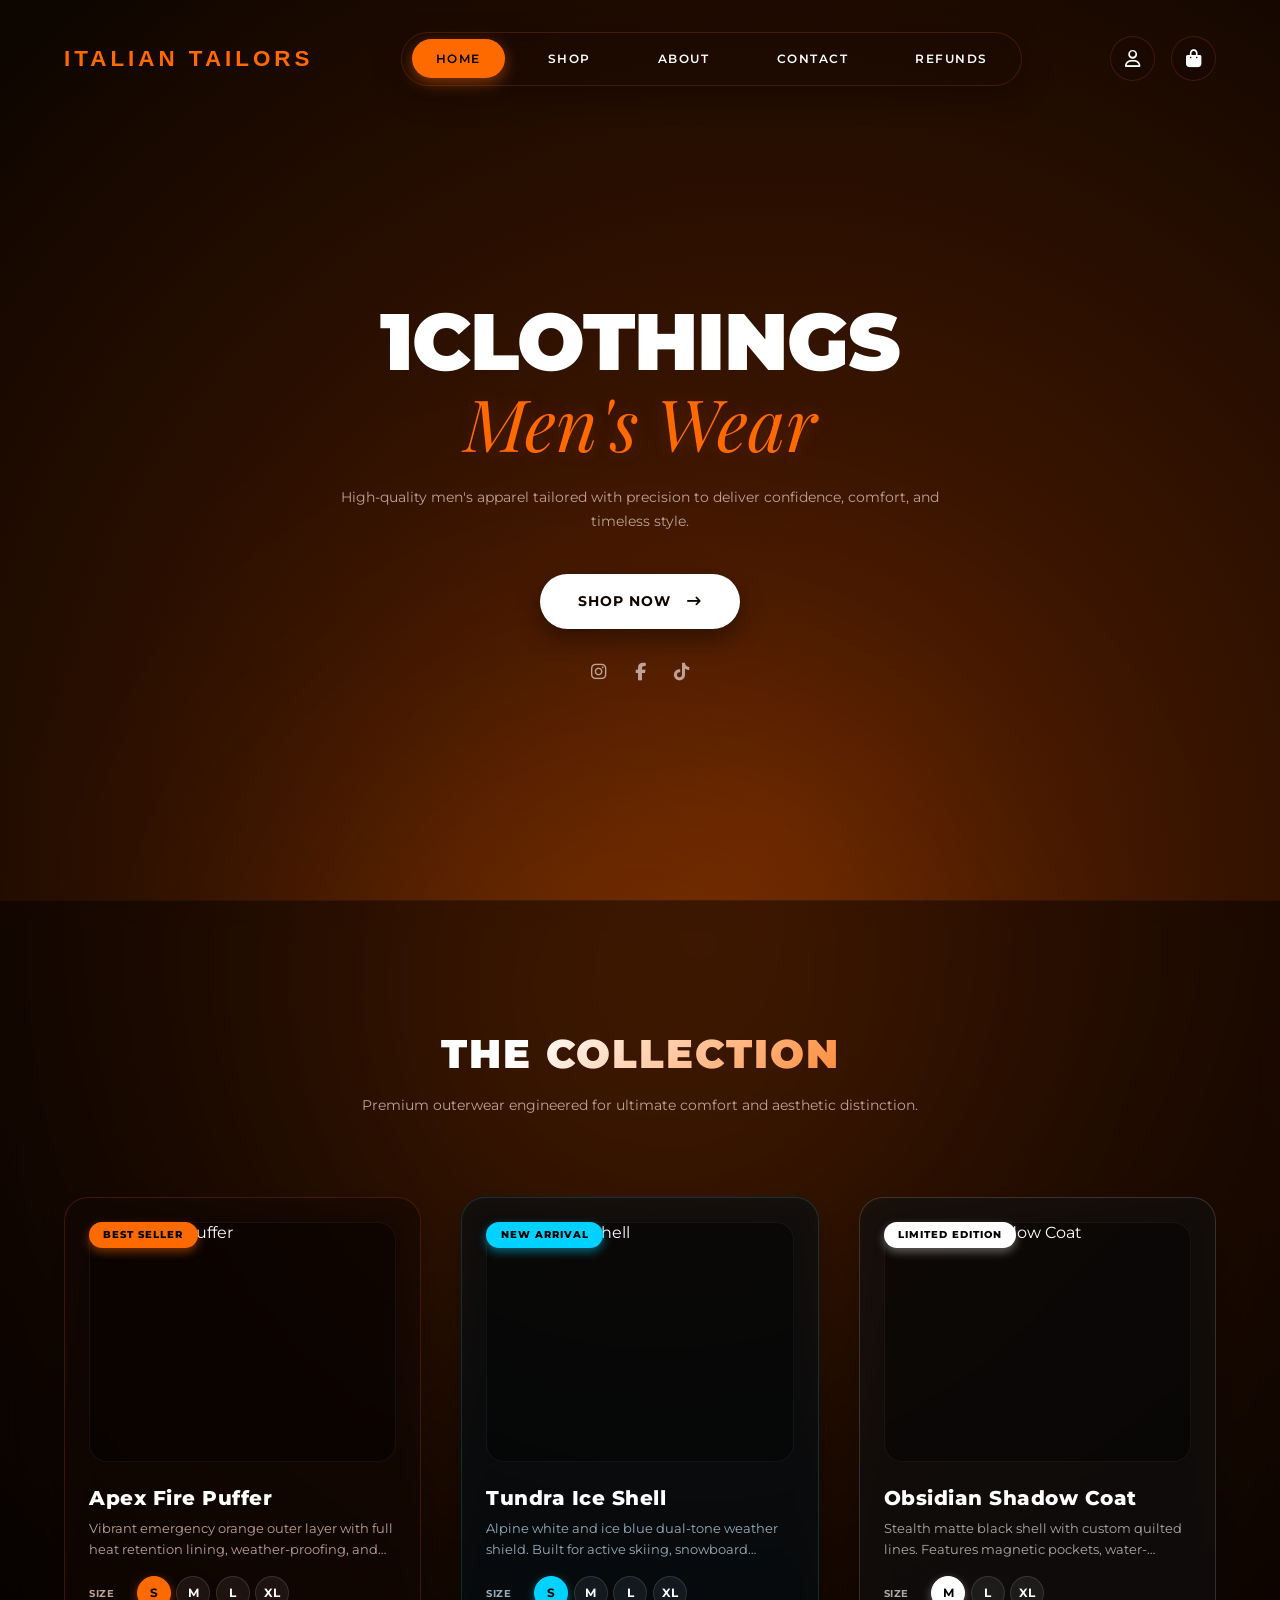
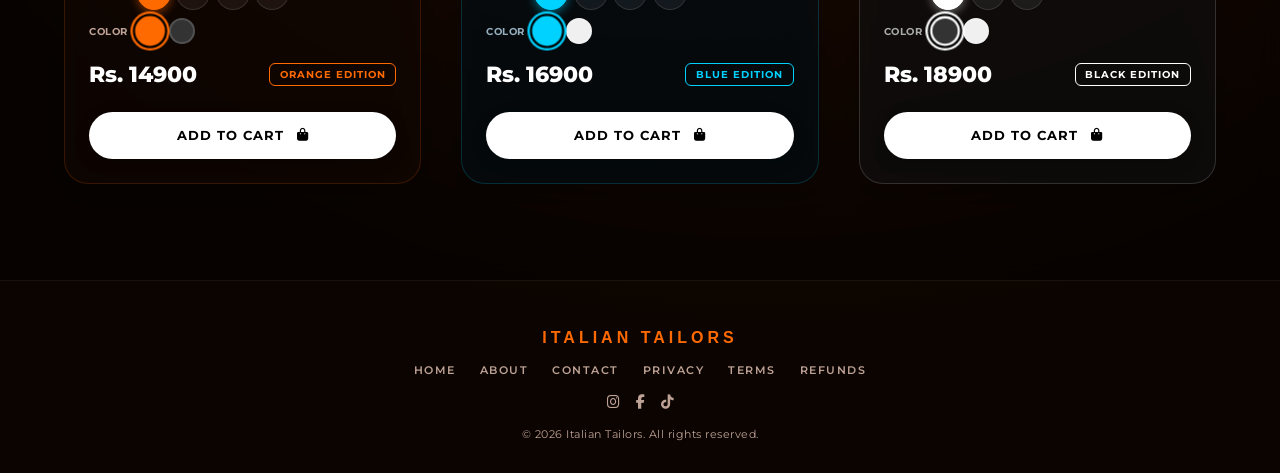
==== commit 5cca37e2: "Fix preloader: force 100% before dismissal and wait for real page load (remove 8s cap)" ====
--- a/index.html
+++ b/index.html
@@ -1,4 +1,4 @@
-<!DOCTYPE html>
+﻿<!DOCTYPE html>
 <html lang="en">
 <!--  TO DO LIST
 clear button fix
@@ -307,17 +307,20 @@
     <!-- 3D Scene (deferred, executes after Three.js dependencies) -->
     <script defer src="scene-3d.js"></script>
 
-    <!-- Preloader Script (waits for 3D model + page load before dismissing) -->
+    <!-- Preloader Script (waits for page load before dismissing) -->
     <script>
         var modelReady = false;
         var pageLoaded = false;
-        var preloaderStart = Date.now();
-        var minDisplayTime = 2000;
 
         function hidePreloader() {
-            var el = document.getElementById("page-preloader");
-            if (el) el.classList.add("hidden");
-            sessionStorage.setItem('preloaderShown', 'true');
+            updateProgress(100);
+            setTimeout(function () {
+                var el = document.getElementById("page-preloader");
+                if (el && !el.classList.contains("hidden")) {
+                    el.classList.add("hidden");
+                    sessionStorage.setItem('preloaderShown', 'true');
+                }
+            }, 400);
         }
 
         function updateProgress(pct) {
@@ -334,9 +337,8 @@
         }
 
         function tryHidePreloader() {
-            if (modelReady && pageLoaded) {
-                var remaining = Math.max(0, minDisplayTime - (Date.now() - preloaderStart));
-                setTimeout(hidePreloader, remaining);
+            if (pageLoaded) {
+                hidePreloader();
             }
         }
 
@@ -359,15 +361,11 @@
 
         updateProgress(0);
 
-        // Safety: dismiss preloader after 8s regardless
-        setTimeout(function () {
-            var el = document.getElementById("page-preloader");
-            if (el && !el.classList.contains("hidden")) {
-                hidePreloader();
-            }
-        }, 8000);
+        // Edge case: if the load event already fired, dismiss anyway
+        if (document.readyState === "complete") {
+            tryHidePreloader();
+        }
     </script>
-
     <!-- Main Script (Firebase + Store Logic) -->
     <script type="module" src="script.js"></script>
 
@@ -391,4 +389,4 @@
 
 </body>
 
-</html>+</html>
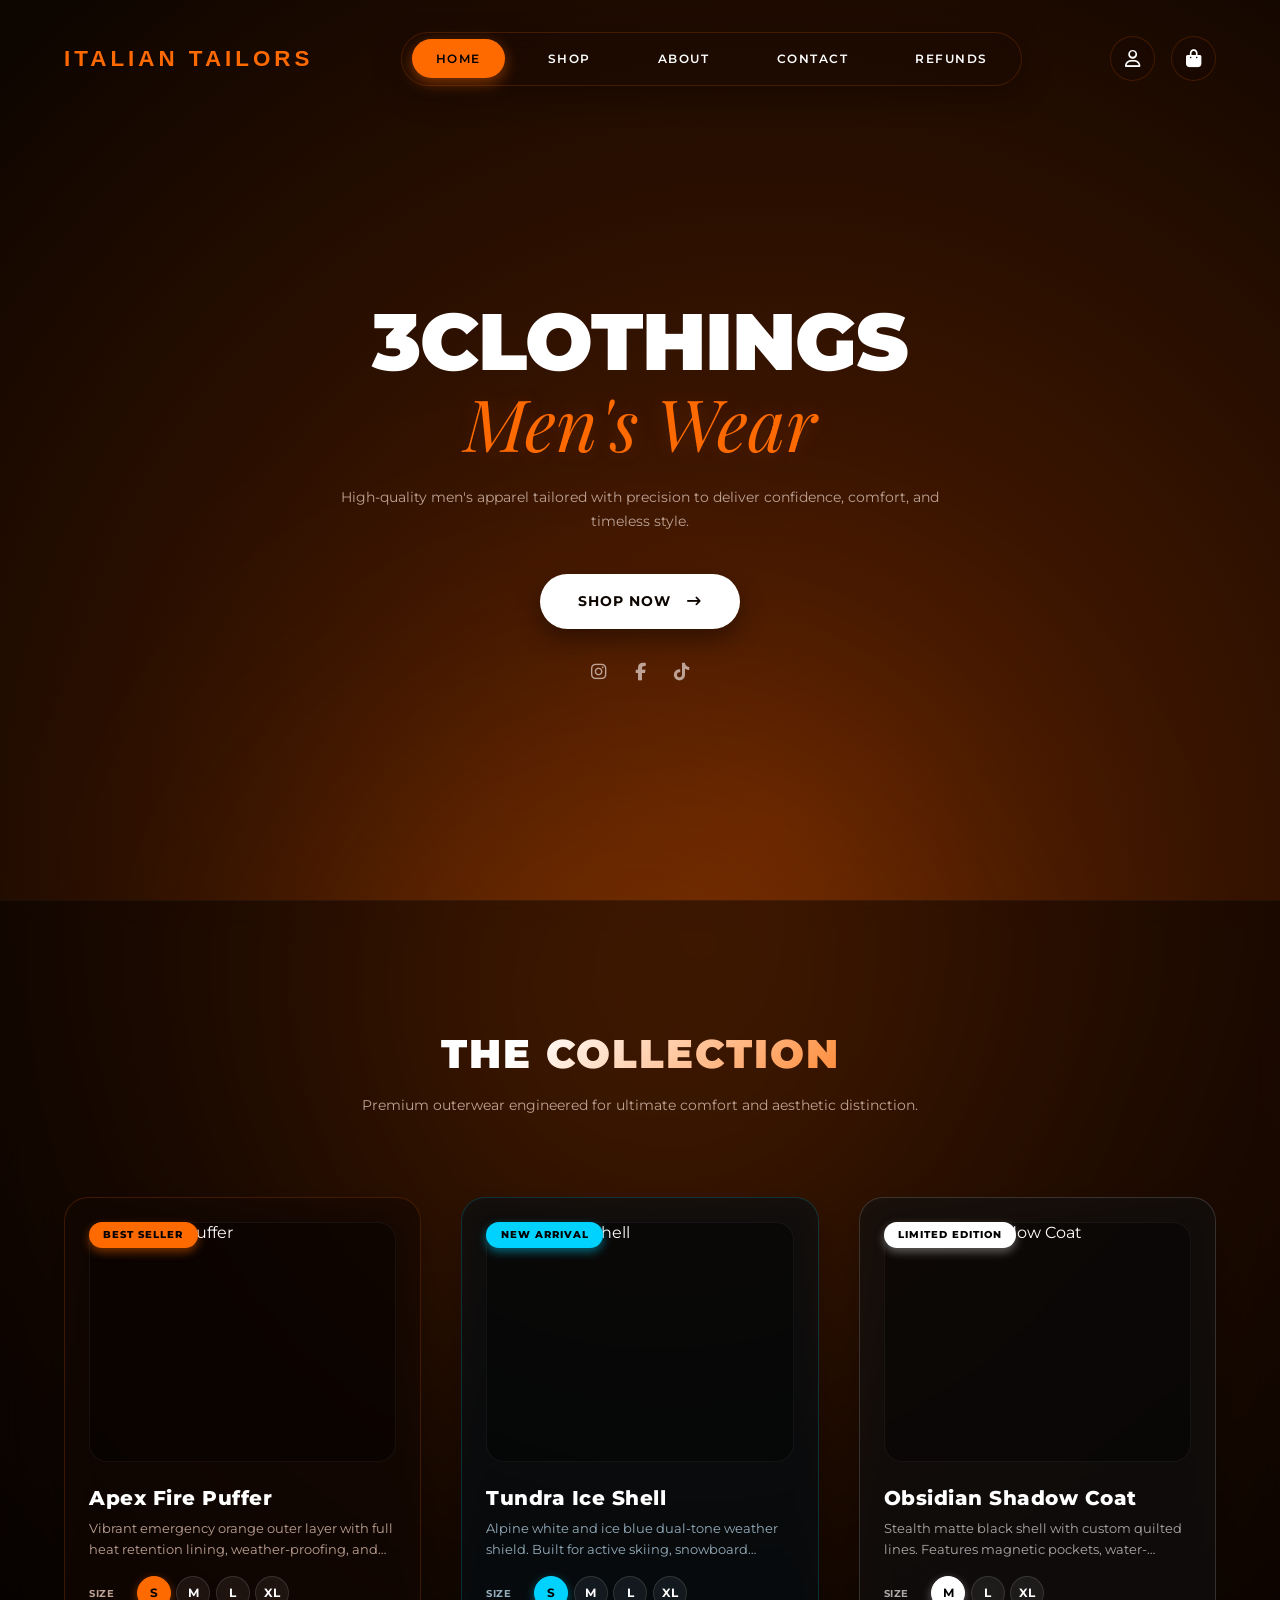
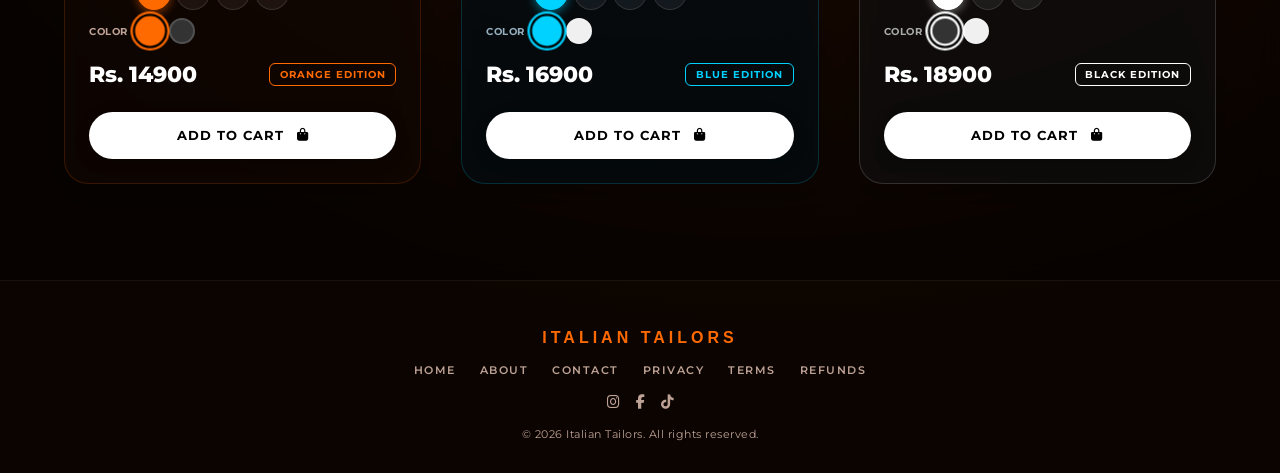
==== commit e9762da2: "Update headline to 3Clothings" ====
--- a/index.html
+++ b/index.html
@@ -109,7 +109,7 @@
         <section class="left-panel">
             <div class="content-wrapper">
                 <h1 class="main-headline">
-                    <span class="headline-top">1Clothings</span>
+                    <span class="headline-top">3Clothings</span>
                     <span class="headline-bottom">Men's Wear</span>
                 </h1>
                 <p class="description-text">
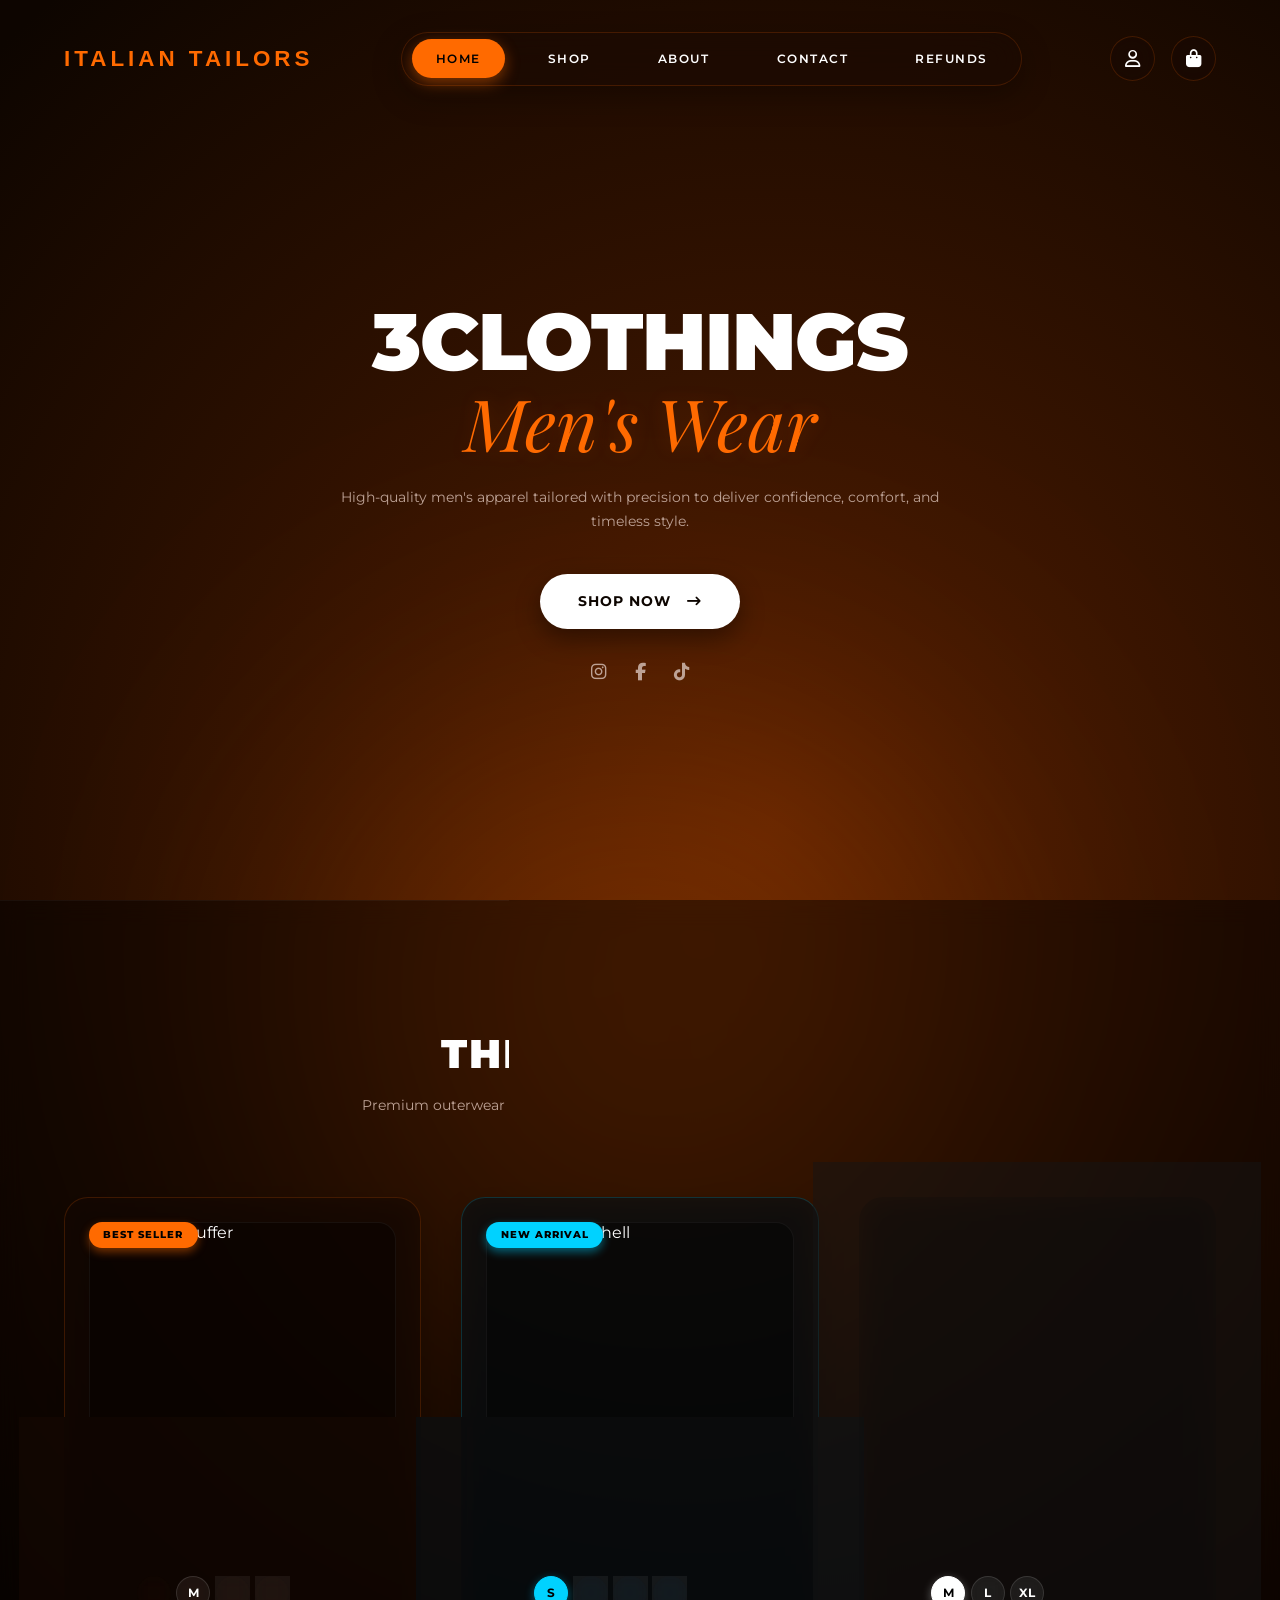
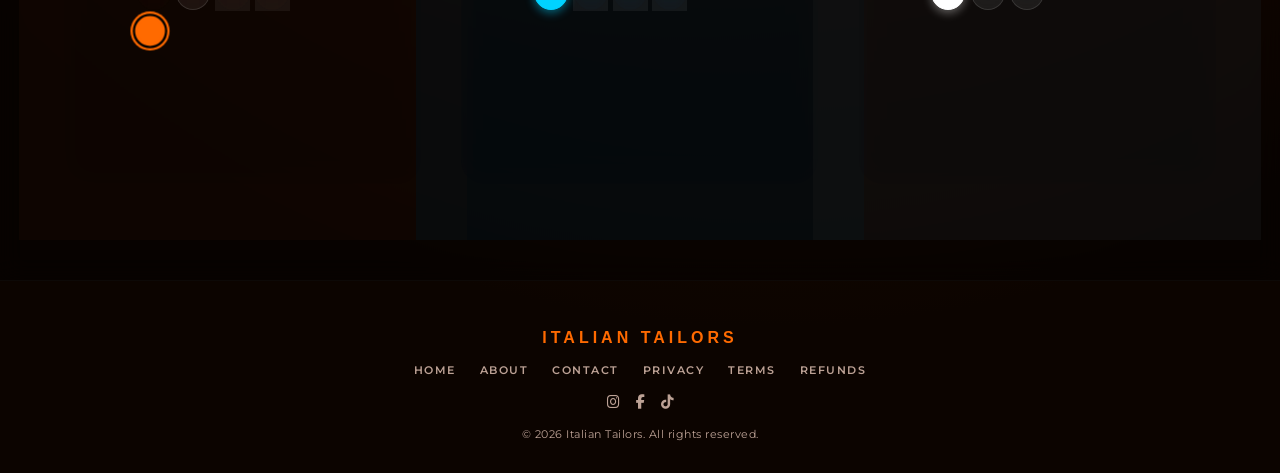
==== commit a44fcb50: "Fix preloader to reveal home only after page and 3D model hit 100%. Track real load progress, hide c" ====
--- a/index.html
+++ b/index.html
@@ -42,22 +42,26 @@
     <!-- Stylesheet -->
     <link rel="icon" type="image/png" href="favicon.png">
     <link rel="stylesheet" href="style.css">
+    <!-- Critical: cover page until preloader dismisses (page + 3D model at 100%) -->
     <style>
-        .no-preloader #page-preloader {
-            display: none !important;
+        html.is-loading, html.is-loading body { overflow: hidden !important; height: 100%; }
+        #page-preloader {
+            position: fixed; inset: 0; z-index: 999999; background: #050505;
+            display: flex; flex-direction: column; justify-content: center; align-items: center;
+            pointer-events: all;
         }
+        html.is-loading .main-header,
+        html.is-loading .hero-container,
+        html.is-loading .products-section,
+        html.is-loading .footer,
+        html.is-loading #canvas-container,
+        html.is-loading .bg-glow { visibility: hidden; }
     </style>
-    <script>
-        if (sessionStorage.getItem('preloaderShown') === 'true') {
-            document.documentElement.classList.add('no-preloader');
-        }
-    </script>
-
-
+    <script>document.documentElement.classList.add('is-loading');</script>
 </head>
 
 <body class="theme-orange">
-    <!-- Water Fill Preloader -->
+    <!-- Water Fill Preloader — stays until page + 3D model fully loaded -->
     <div class="preloader" id="page-preloader">
         <h2 class="water-text" data-text="ITALIAN TAILORS">ITALIAN TAILORS</h2>
         <div class="preloader-bar-container">
@@ -307,64 +311,148 @@
     <!-- 3D Scene (deferred, executes after Three.js dependencies) -->
     <script defer src="scene-3d.js"></script>
 
-    <!-- Preloader Script (waits for page load before dismissing) -->
+    <!-- Preloader: real progress (page resources + 3D model). Reveal only at 100%. -->
     <script>
-        var modelReady = false;
-        var pageLoaded = false;
-
-        function hidePreloader() {
-            updateProgress(100);
+        (function () {
+            var pageLoaded = false;
+            var modelReady = false;
+            var modelPct = 0;
+            var pagePct = 0;
+            var totalResources = 0;
+            var loadedResources = 0;
+            var dismissed = false;
+
+            // Page assets ~40%, 3D model ~60% (jacket.glb is the heavy asset)
+            var PAGE_WEIGHT = 40;
+            var MODEL_WEIGHT = 60;
+
+            function updateProgress(pct) {
+                var percent = Math.max(0, Math.min(100, Math.round(pct)));
+                var bar = document.getElementById("preloader-bar");
+                var label = document.getElementById("preloader-percent");
+                if (bar) bar.style.width = percent + "%";
+                if (label) label.textContent = percent + "%";
+
+                var waterFill = (100 - percent) + "%";
+                var wt = document.querySelector(".water-text");
+                if (wt) wt.style.setProperty("--water-fill", waterFill);
+            }
+
+            function computeProgress() {
+                if (pageLoaded) pagePct = 100;
+                var pct = (pagePct * PAGE_WEIGHT + modelPct * MODEL_WEIGHT) / 100;
+                // Never show 100% until both page and model are fully ready
+                if (!pageLoaded || !modelReady) {
+                    return Math.min(pct, 99);
+                }
+                return 100;
+            }
+
+            function refresh() {
+                updateProgress(computeProgress());
+            }
+
+            function hidePreloader() {
+                if (dismissed) return;
+                dismissed = true;
+                updateProgress(100);
+                setTimeout(function () {
+                    var el = document.getElementById("page-preloader");
+                    if (el) el.classList.add("hidden");
+                    document.documentElement.classList.remove("is-loading");
+                }, 450);
+            }
+
+            function tryHidePreloader() {
+                if (pageLoaded && modelReady) {
+                    hidePreloader();
+                } else {
+                    refresh();
+                }
+            }
+
+            window.addEventListener("model-progress", function (e) {
+                modelPct = Math.min(Number(e.detail) || 0, 100);
+                refresh();
+            });
+            window.addEventListener("model-ready", function () {
+                modelReady = true;
+                modelPct = 100;
+                tryHidePreloader();
+            });
+
+            function collectResources() {
+                var nodes = document.querySelectorAll("img[src], script[src], link[rel='stylesheet'], link[rel='preload']");
+                totalResources = nodes.length;
+                if (document.fonts) totalResources += 1;
+
+                function markLoaded() {
+                    loadedResources++;
+                    if (!pageLoaded && totalResources > 0) {
+                        pagePct = Math.min(99, Math.round((loadedResources / totalResources) * 100));
+                    }
+                    refresh();
+                }
+
+                nodes.forEach(function (n) {
+                    var done = false;
+                    function once() {
+                        if (done) return;
+                        done = true;
+                        markLoaded();
+                    }
+                    if (n.tagName === "IMG" && n.complete && n.naturalWidth > 0) {
+                        once();
+                        return;
+                    }
+                    if (n.tagName === "LINK" && n.sheet) {
+                        once();
+                        return;
+                    }
+                    n.addEventListener("load", once);
+                    n.addEventListener("error", once);
+                });
+
+                if (document.fonts && document.fonts.ready) {
+                    document.fonts.ready.then(function () {
+                        markLoaded();
+                    }).catch(function () {
+                        markLoaded();
+                    });
+                }
+
+                refresh();
+            }
+
+            if (document.readyState === "loading") {
+                document.addEventListener("DOMContentLoaded", collectResources);
+            } else {
+                collectResources();
+            }
+
+            window.addEventListener("load", function () {
+                pageLoaded = true;
+                pagePct = 100;
+                tryHidePreloader();
+            });
+
+            if (document.readyState === "complete") {
+                pageLoaded = true;
+                pagePct = 100;
+                tryHidePreloader();
+            }
+
+            // Safety: never stuck forever if 3D fails silently
             setTimeout(function () {
-                var el = document.getElementById("page-preloader");
-                if (el && !el.classList.contains("hidden")) {
-                    el.classList.add("hidden");
-                    sessionStorage.setItem('preloaderShown', 'true');
+                if (!modelReady) {
+                    modelReady = true;
+                    modelPct = 100;
+                    tryHidePreloader();
                 }
-            }, 400);
-        }
-
-        function updateProgress(pct) {
-            var percent = Math.min(pct, 100);
-            var bar = document.getElementById("preloader-bar");
-            var label = document.getElementById("preloader-percent");
-            if (bar) bar.style.width = percent + "%";
-            if (label) label.textContent = percent + "%";
-
-            // Sync water-fill text with progress percentage
-            var waterFill = (100 - percent) + "%";
-            var wt = document.querySelector(".water-text");
-            if (wt) wt.style.setProperty("--water-fill", waterFill);
-        }
-
-        function tryHidePreloader() {
-            if (pageLoaded) {
-                hidePreloader();
-            }
-        }
-
-        // Real model download progress
-        window.addEventListener("model-progress", function (e) {
-            updateProgress(e.detail);
-        });
-        window.addEventListener("model-ready", function () {
-            modelReady = true;
-            updateProgress(100);
-            tryHidePreloader();
-        });
-
-        // Wait for full page load (images, fonts, etc.)
-        window.addEventListener("load", function () {
-            pageLoaded = true;
-            updateProgress(100);
-            tryHidePreloader();
-        });
-
-        updateProgress(0);
-
-        // Edge case: if the load event already fired, dismiss anyway
-        if (document.readyState === "complete") {
-            tryHidePreloader();
-        }
+            }, 25000);
+
+            updateProgress(0);
+        })();
     </script>
     <!-- Main Script (Firebase + Store Logic) -->
     <script type="module" src="script.js"></script>
--- a/style.css
+++ b/style.css
@@ -72,12 +72,27 @@
 }
 
 /* --- Preloader (Water Fill Effect) --- */
+html.is-loading,
+html.is-loading body {
+    overflow: hidden !important;
+    height: 100%;
+}
+
+html.is-loading .main-header,
+html.is-loading .hero-container,
+html.is-loading .products-section,
+html.is-loading .footer,
+html.is-loading #canvas-container,
+html.is-loading .bg-glow {
+    visibility: hidden;
+}
+
 .preloader {
     position: fixed;
     top: 0;
     left: 0;
     width: 100%;
-    height: 100vh;
+    height: 100%;
     background: #050505;
     z-index: 999999;
     display: flex;
@@ -85,6 +100,7 @@
     justify-content: center;
     align-items: center;
     overflow: hidden;
+    pointer-events: all;
     transition: opacity 0.8s ease-out, visibility 0.8s ease-out;
 }
 
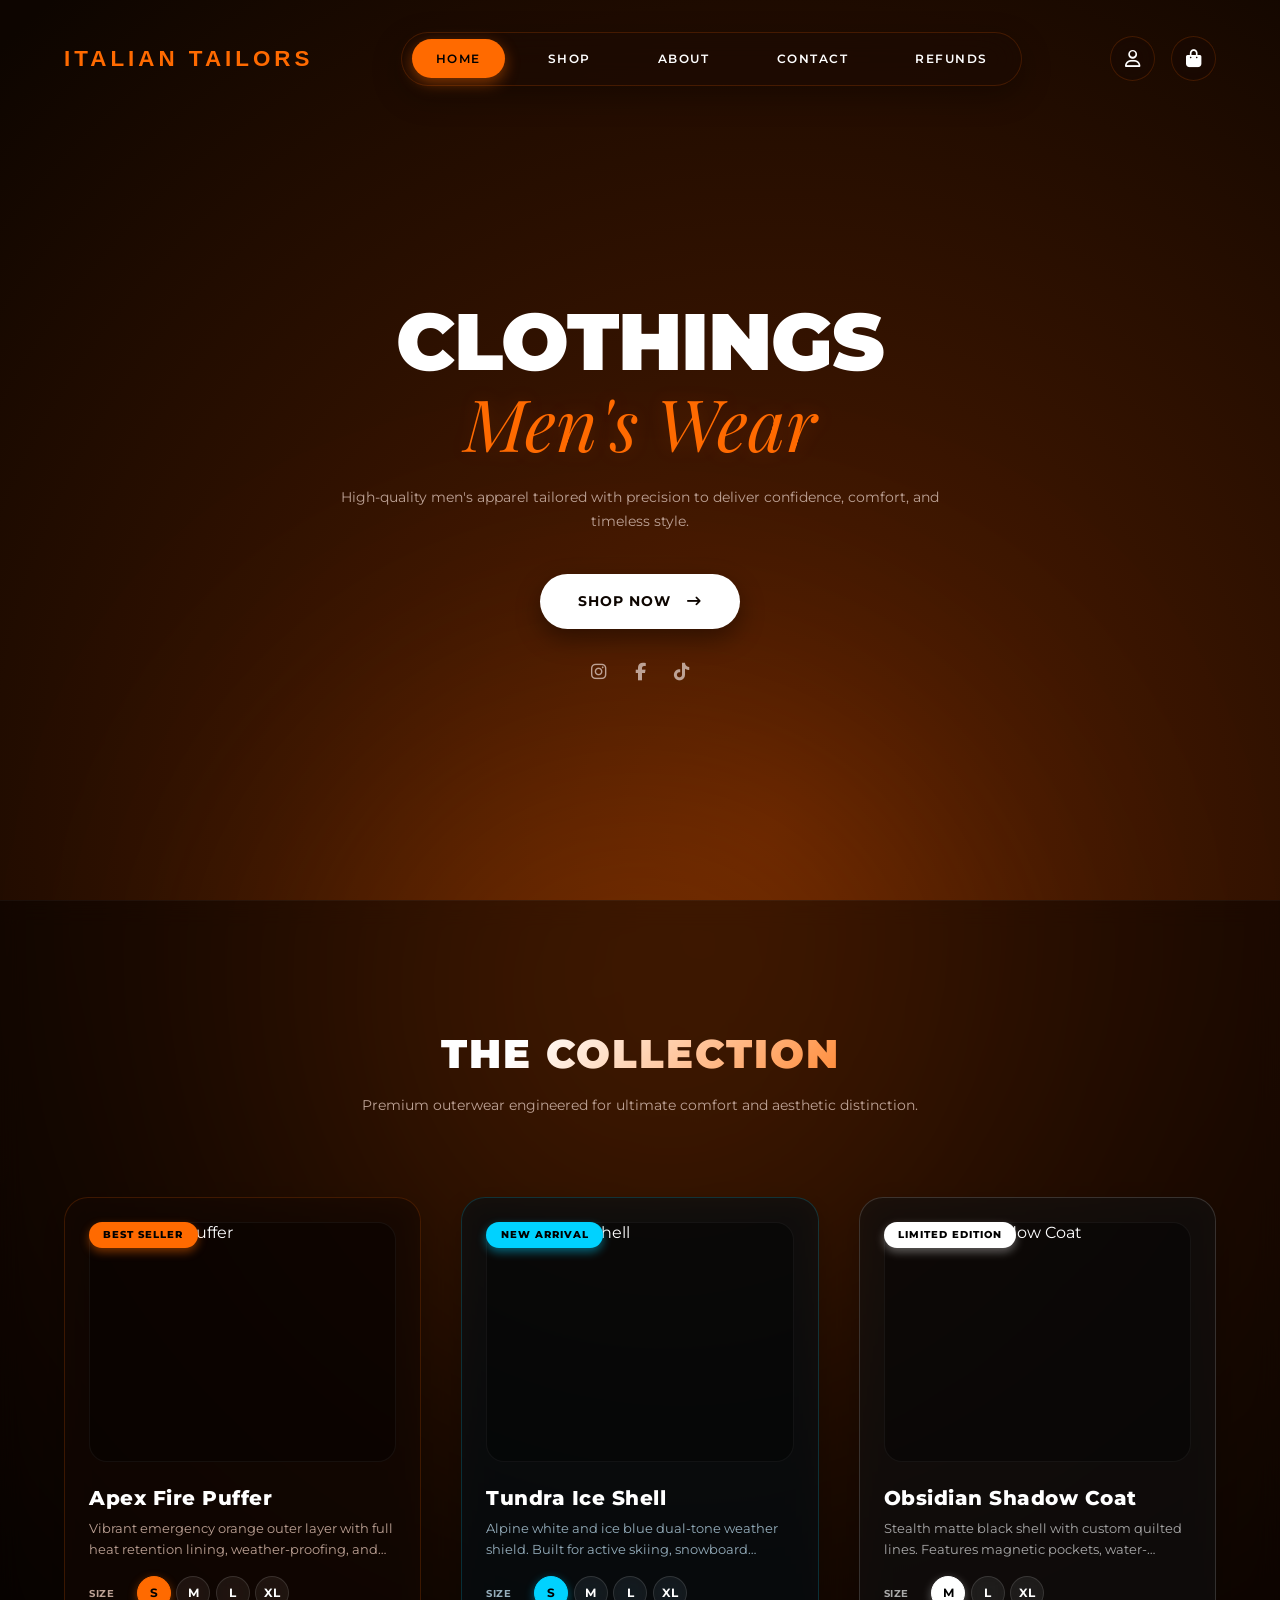
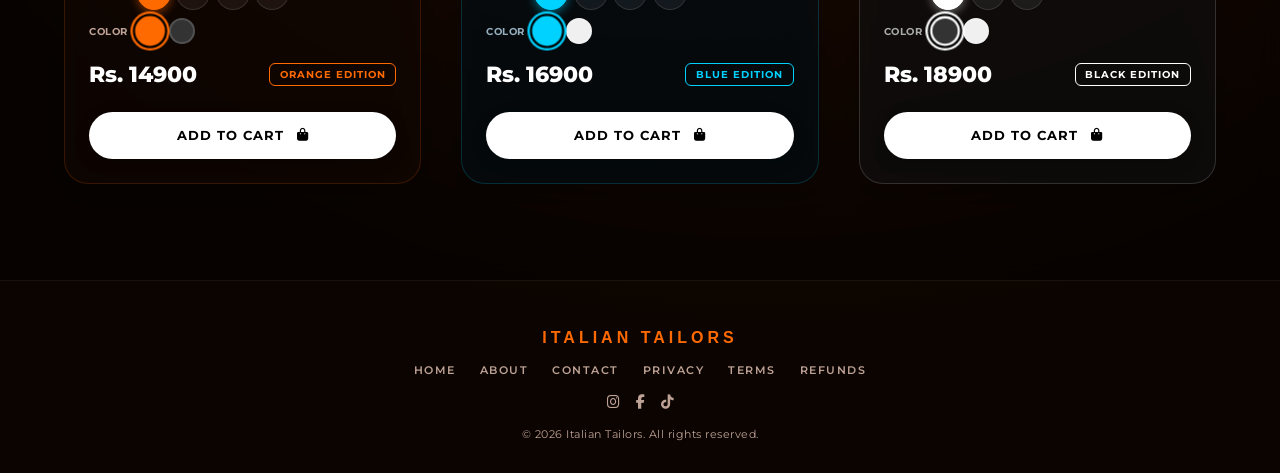
==== commit 930b53d7: "Show home preloader only on first session visit, and add PayHere admin/checkout support. Co-authored" ====
--- a/index.html
+++ b/index.html
@@ -57,12 +57,22 @@
         html.is-loading #canvas-container,
         html.is-loading .bg-glow { visibility: hidden; }
     </style>
-    <script>document.documentElement.classList.add('is-loading');</script>
+    <script>
+        // Show preloader only on the first visit in this browser session
+        try {
+            window.__showPreloader = !sessionStorage.getItem('preloaderShown');
+        } catch (e) {
+            window.__showPreloader = true;
+        }
+        if (window.__showPreloader) {
+            document.documentElement.classList.add('is-loading');
+        }
+    </script>
 </head>
 
 <body class="theme-orange">
-    <!-- Water Fill Preloader — stays until page + 3D model fully loaded -->
-    <div class="preloader" id="page-preloader">
+    <!-- Water Fill Preloader — first session visit only; stays until page + 3D model fully loaded -->
+    <div class="preloader" id="page-preloader" style="display:none">
         <h2 class="water-text" data-text="ITALIAN TAILORS">ITALIAN TAILORS</h2>
         <div class="preloader-bar-container">
             <div class="preloader-bar">
@@ -71,6 +81,17 @@
             <span class="preloader-percent" id="preloader-percent">0%</span>
         </div>
     </div>
+    <script>
+        (function () {
+            var el = document.getElementById('page-preloader');
+            if (!el) return;
+            if (window.__showPreloader) {
+                el.style.display = '';
+            } else {
+                el.remove();
+            }
+        })();
+    </script>
 
     <!-- Three.js Canvas Container -->
     <div id="canvas-container"></div>
@@ -113,7 +134,7 @@
         <section class="left-panel">
             <div class="content-wrapper">
                 <h1 class="main-headline">
-                    <span class="headline-top">3Clothings</span>
+                    <span class="headline-top">Clothings</span>
                     <span class="headline-bottom">Men's Wear</span>
                 </h1>
                 <p class="description-text">
@@ -311,9 +332,11 @@
     <!-- 3D Scene (deferred, executes after Three.js dependencies) -->
     <script defer src="scene-3d.js"></script>
 
-    <!-- Preloader: real progress (page resources + 3D model). Reveal only at 100%. -->
+    <!-- Preloader: real progress (page resources + 3D model). Reveal only at 100%. First session visit only. -->
     <script>
         (function () {
+            if (!window.__showPreloader) return;
+
             var pageLoaded = false;
             var modelReady = false;
             var modelPct = 0;
@@ -355,6 +378,9 @@
             function hidePreloader() {
                 if (dismissed) return;
                 dismissed = true;
+                try {
+                    sessionStorage.setItem("preloaderShown", "1");
+                } catch (e) { /* ignore */ }
                 updateProgress(100);
                 setTimeout(function () {
                     var el = document.getElementById("page-preloader");
